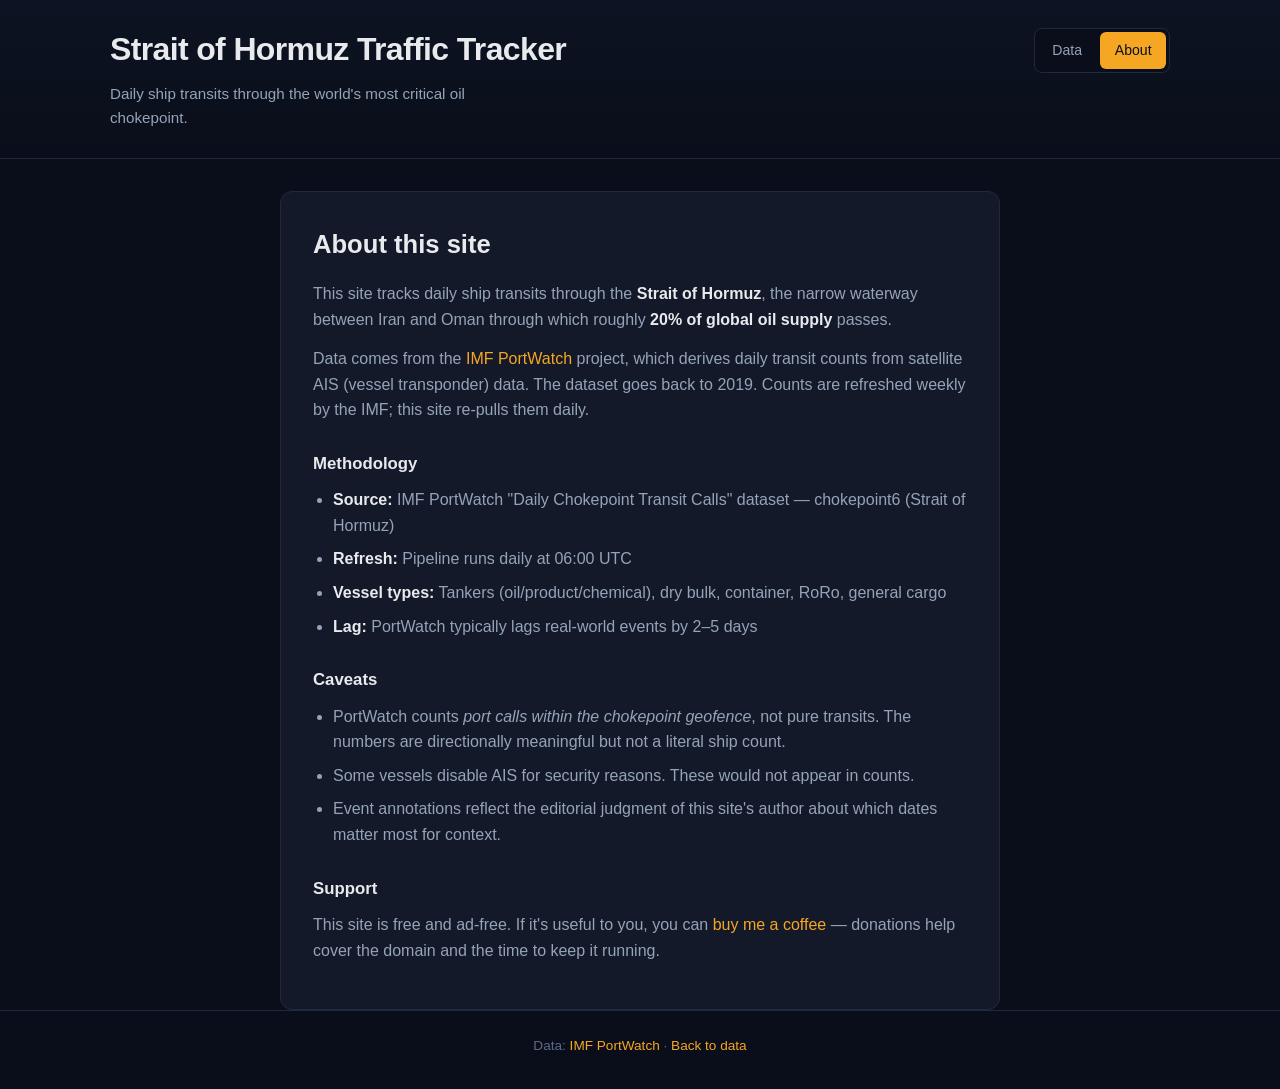
==== site/about.html @ 7472b339 "Use canonical /about URL to skip Cloudflare redirect" ====
<!DOCTYPE html>
<html lang="en">
<head>
  <meta charset="UTF-8" />
  <meta name="viewport" content="width=device-width, initial-scale=1.0" />
  <title>About — Strait of Hormuz Traffic Tracker</title>
  <meta name="description" content="About the Strait of Hormuz Traffic Tracker — methodology, data source, caveats, and support." />
  <link rel="stylesheet" href="styles.css" />
</head>
<body>
  <header>
    <div class="container header-row">
      <div class="brand">
        <h1><a href="/" style="color:inherit;border:none;">Strait of Hormuz Traffic Tracker</a></h1>
        <p class="tagline">Daily ship transits through the world's most critical oil chokepoint.</p>
      </div>
      <nav class="top-nav" aria-label="Primary">
        <a href="/" class="nav-link">Data</a>
        <a href="/about" class="nav-link active">About</a>
      </nav>
    </div>
  </header>

  <main class="container">
    <article class="about-page">
      <h2>About this site</h2>
      <p>
        This site tracks daily ship transits through the <strong>Strait of Hormuz</strong>, the narrow waterway between Iran and Oman through which roughly <strong>20% of global oil supply</strong> passes.
      </p>
      <p>
        Data comes from the <a href="https://portwatch.imf.org" rel="noopener" target="_blank">IMF PortWatch</a> project, which derives daily transit counts from satellite AIS (vessel transponder) data. The dataset goes back to 2019. Counts are refreshed weekly by the IMF; this site re-pulls them daily.
      </p>

      <h3>Methodology</h3>
      <ul>
        <li><strong>Source:</strong> IMF PortWatch "Daily Chokepoint Transit Calls" dataset — chokepoint6 (Strait of Hormuz)</li>
        <li><strong>Refresh:</strong> Pipeline runs daily at 06:00 UTC</li>
        <li><strong>Vessel types:</strong> Tankers (oil/product/chemical), dry bulk, container, RoRo, general cargo</li>
        <li><strong>Lag:</strong> PortWatch typically lags real-world events by 2–5 days</li>
      </ul>

      <h3>Caveats</h3>
      <ul>
        <li>PortWatch counts <em>port calls within the chokepoint geofence</em>, not pure transits. The numbers are directionally meaningful but not a literal ship count.</li>
        <li>Some vessels disable AIS for security reasons. These would not appear in counts.</li>
        <li>Event annotations reflect the editorial judgment of this site's author about which dates matter most for context.</li>
      </ul>

      <h3>Support</h3>
      <p>
        This site is free and ad-free. If it's useful to you, you can <a href="https://buymeacoffee.com/" rel="noopener" target="_blank">buy me a coffee</a> — donations help cover the domain and the time to keep it running.
      </p>
    </article>
  </main>

  <footer>
    <div class="container">
      <p>
        Data: <a href="https://portwatch.imf.org" rel="noopener" target="_blank">IMF PortWatch</a> ·
        <a href="/">Back to data</a>
      </p>
    </div>
  </footer>
</body>
</html>
---- site/styles.css ----
:root {
  --bg: #0a0e1a;
  --bg-card: #131929;
  --bg-card-hover: #1a2237;
  --text: #e8eaed;
  --text-dim: #95a3b8;
  --text-faint: #5c6b85;
  --accent: #f5a623;
  --accent-soft: rgba(245, 166, 35, 0.15);
  --blue: #4a90e2;
  --red: #e74c3c;
  --green: #2ecc71;
  --border: #1f2940;
  --max-width: 1100px;
}

* {
  box-sizing: border-box;
  margin: 0;
  padding: 0;
}

html {
  font-size: 16px;
  -webkit-font-smoothing: antialiased;
  text-rendering: optimizeLegibility;
}

body {
  font-family: -apple-system, BlinkMacSystemFont, "Segoe UI", Inter, Roboto, sans-serif;
  background: var(--bg);
  color: var(--text);
  line-height: 1.6;
  min-height: 100vh;
}

a {
  color: var(--accent);
  text-decoration: none;
  border-bottom: 1px solid transparent;
  transition: border-color 120ms ease;
}

a:hover {
  border-bottom-color: var(--accent);
}

.container {
  max-width: var(--max-width);
  margin: 0 auto;
  padding: 0 1.25rem;
}

/* HEADER */
header {
  padding: 1.5rem 0 1.75rem;
  border-bottom: 1px solid var(--border);
  background: linear-gradient(180deg, #0d1322 0%, var(--bg) 100%);
}

.header-row {
  display: flex;
  justify-content: space-between;
  align-items: flex-start;
  gap: 1.5rem;
  flex-wrap: wrap;
}

.brand {
  flex: 1 1 auto;
  min-width: 250px;
}

header h1 {
  font-size: clamp(1.4rem, 3.5vw, 2rem);
  font-weight: 700;
  letter-spacing: -0.02em;
  margin-bottom: 0.4rem;
}

header h1 a {
  color: inherit;
  border: none;
}

header .tagline {
  color: var(--text-dim);
  font-size: 0.95rem;
  max-width: 50ch;
}

/* TOP NAV */
.top-nav {
  display: flex;
  gap: 0.25rem;
  background: var(--bg);
  border: 1px solid var(--border);
  border-radius: 8px;
  padding: 3px;
  margin-top: 0.25rem;
}

.nav-link {
  color: var(--text-dim);
  padding: 0.45rem 0.9rem;
  font-size: 0.88rem;
  font-weight: 500;
  border-radius: 6px;
  border: none;
  transition: all 120ms ease;
}

.nav-link:hover {
  color: var(--text);
  border: none;
}

.nav-link.active {
  background: var(--accent);
  color: var(--bg);
}

.nav-link.active:hover {
  color: var(--bg);
}

/* ABOUT PAGE */
.about-page {
  background: var(--bg-card);
  border: 1px solid var(--border);
  border-radius: 12px;
  padding: 2rem;
  margin-top: 2rem;
  max-width: 720px;
  margin-left: auto;
  margin-right: auto;
}

.about-page h2 {
  font-size: 1.6rem;
  font-weight: 600;
  margin-bottom: 1rem;
}

.about-page h3 {
  font-size: 1.05rem;
  font-weight: 600;
  margin-top: 1.75rem;
  margin-bottom: 0.6rem;
  color: var(--text);
}

.about-page p,
.about-page ul {
  color: var(--text-dim);
  margin-bottom: 0.85rem;
}

.about-page ul {
  padding-left: 1.25rem;
}

.about-page li {
  margin-bottom: 0.5rem;
}

.about-page strong {
  color: var(--text);
}

main {
  padding: 2rem 0 4rem;
}

/* STATS */
.stats {
  display: grid;
  grid-template-columns: repeat(auto-fit, minmax(180px, 1fr));
  gap: 1rem;
  margin-bottom: 2.5rem;
}

.stat-card {
  background: var(--bg-card);
  border: 1px solid var(--border);
  border-radius: 12px;
  padding: 1.25rem;
  transition: background 120ms ease;
}

.stat-card.highlight {
  border-color: var(--accent);
  background: linear-gradient(180deg, var(--bg-card) 0%, rgba(245, 166, 35, 0.06) 100%);
}

.stat-label {
  font-size: 0.78rem;
  font-weight: 500;
  color: var(--text-dim);
  text-transform: uppercase;
  letter-spacing: 0.06em;
  margin-bottom: 0.5rem;
}

.stat-value {
  font-size: clamp(1.6rem, 3.5vw, 2rem);
  font-weight: 700;
  letter-spacing: -0.02em;
  line-height: 1.1;
}

.stat-sub {
  font-size: 0.82rem;
  color: var(--text-faint);
  margin-top: 0.4rem;
}

.stat-value.down {
  color: var(--red);
}

.stat-value.up {
  color: var(--green);
}

/* CHART SECTIONS */
.chart-section,
.vessel-section {
  background: var(--bg-card);
  border: 1px solid var(--border);
  border-radius: 12px;
  padding: 1.5rem;
  margin-bottom: 1.5rem;
}

.chart-header {
  margin-bottom: 1.25rem;
}

.chart-header h2 {
  font-size: 1.15rem;
  font-weight: 600;
  margin-bottom: 0.25rem;
}

.chart-sub {
  font-size: 0.88rem;
  color: var(--text-dim);
}

.chart-wrap {
  position: relative;
  height: 480px;
  width: 100%;
}

.chart-wrap.small {
  height: 280px;
}

/* CHART TOOLBAR */
.chart-toolbar {
  display: flex;
  flex-wrap: wrap;
  gap: 0.75rem;
  justify-content: space-between;
  align-items: center;
  margin-bottom: 1rem;
}

.range-buttons {
  display: inline-flex;
  background: var(--bg);
  border: 1px solid var(--border);
  border-radius: 8px;
  padding: 3px;
  gap: 2px;
}

.range-btn {
  background: transparent;
  border: none;
  color: var(--text-dim);
  padding: 0.45rem 0.85rem;
  font-size: 0.82rem;
  font-weight: 500;
  border-radius: 6px;
  cursor: pointer;
  transition: all 120ms ease;
  font-family: inherit;
}

.range-btn:hover {
  color: var(--text);
}

.range-btn.active {
  background: var(--accent);
  color: var(--bg);
}

.download-btn {
  background: transparent;
  border: 1px solid var(--border);
  color: var(--text-dim);
  padding: 0.5rem 0.85rem;
  font-size: 0.82rem;
  font-weight: 500;
  border-radius: 8px;
  cursor: pointer;
  transition: all 120ms ease;
  font-family: inherit;
}

.download-btn:hover {
  color: var(--accent);
  border-color: var(--accent);
}

/* EVENT CHIPS */
.event-chips {
  margin-top: 1.25rem;
  padding-top: 1rem;
  border-top: 1px solid var(--border);
  display: flex;
  flex-wrap: wrap;
  gap: 0.4rem;
}

.event-chip {
  display: inline-flex;
  align-items: center;
  gap: 0.4rem;
  background: var(--bg);
  border: 1px solid var(--border);
  border-radius: 999px;
  padding: 0.35rem 0.75rem;
  font-size: 0.8rem;
  color: var(--text-dim);
  cursor: pointer;
  transition: all 120ms ease;
  font-family: inherit;
}

.event-chip:hover,
.event-chip.active {
  border-color: var(--accent);
  color: var(--text);
  background: var(--accent-soft);
}

.event-chip .chip-num {
  display: inline-flex;
  align-items: center;
  justify-content: center;
  width: 18px;
  height: 18px;
  border-radius: 50%;
  background: var(--accent);
  color: var(--bg);
  font-size: 0.7rem;
  font-weight: 700;
}

.event-chip .chip-date {
  font-variant-numeric: tabular-nums;
  font-weight: 500;
}

.event-detail {
  margin-top: 1rem;
  padding: 1rem;
  background: var(--bg);
  border: 1px solid var(--accent);
  border-radius: 8px;
  font-size: 0.9rem;
}

.event-detail .ed-num {
  display: inline-block;
  background: var(--accent);
  color: var(--bg);
  font-weight: 700;
  border-radius: 50%;
  width: 22px;
  height: 22px;
  text-align: center;
  line-height: 22px;
  margin-right: 0.5rem;
}

.event-detail .ed-date {
  color: var(--accent);
  font-weight: 500;
  font-variant-numeric: tabular-nums;
}

.event-detail .ed-label {
  display: block;
  margin-top: 0.5rem;
  color: var(--text);
  font-size: 1rem;
}

.event-detail .ed-source {
  margin-top: 0.6rem;
  font-size: 0.85rem;
}

/* FOOTER */
footer {
  padding: 1.5rem 0 2rem;
  border-top: 1px solid var(--border);
  font-size: 0.85rem;
  color: var(--text-faint);
  text-align: center;
}

/* MOBILE */
@media (max-width: 600px) {
  .chart-wrap {
    height: 320px;
  }
  .chart-wrap.small {
    height: 240px;
  }
  .stats {
    grid-template-columns: repeat(2, 1fr);
  }
}
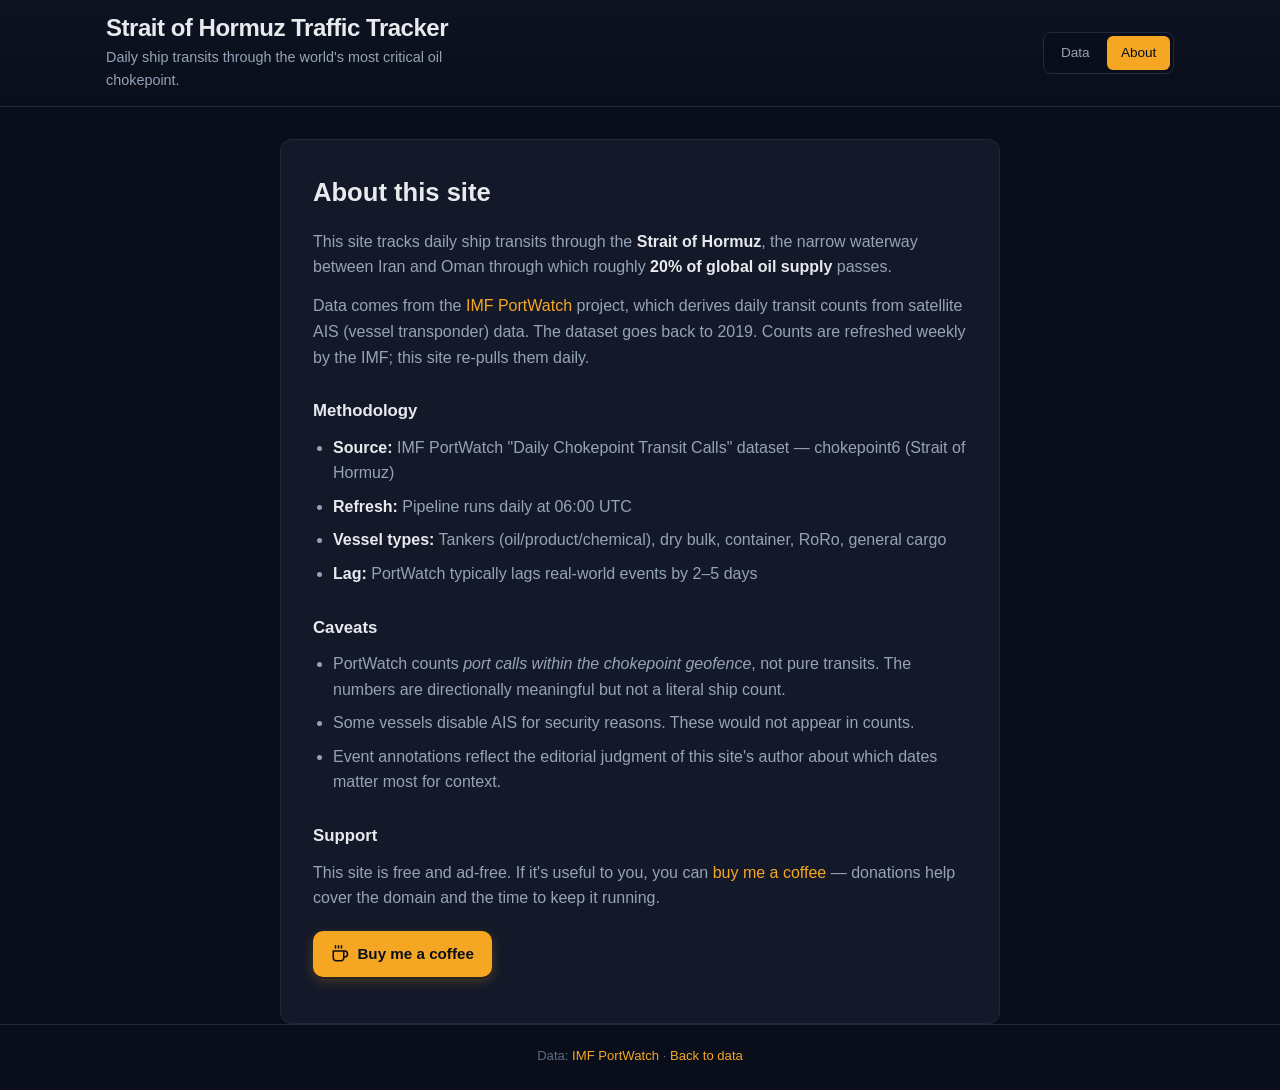
==== commit a2d64729: "Add Buy Me a Coffee — header tip button + callout after vessel chart" ====
--- a/site/about.html
+++ b/site/about.html
@@ -48,7 +48,19 @@
 
       <h3>Support</h3>
       <p>
-        This site is free and ad-free. If it's useful to you, you can <a href="https://buymeacoffee.com/" rel="noopener" target="_blank">buy me a coffee</a> — donations help cover the domain and the time to keep it running.
+        This site is free and ad-free. If it's useful to you, you can <a href="https://buymeacoffee.com/hormuztraffic" rel="noopener" target="_blank">buy me a coffee</a> — donations help cover the domain and the time to keep it running.
+      </p>
+      <p style="margin-top: 1.25rem">
+        <a href="https://buymeacoffee.com/hormuztraffic" target="_blank" rel="noopener" class="bmc-cta">
+          <svg width="18" height="18" viewBox="0 0 24 24" fill="none" stroke="currentColor" stroke-width="2" stroke-linecap="round" stroke-linejoin="round" aria-hidden="true">
+            <path d="M17 8h1a4 4 0 0 1 0 8h-1"/>
+            <path d="M3 8h14v9a4 4 0 0 1-4 4H7a4 4 0 0 1-4-4Z"/>
+            <line x1="6" y1="1" x2="6" y2="4"/>
+            <line x1="10" y1="1" x2="10" y2="4"/>
+            <line x1="14" y1="1" x2="14" y2="4"/>
+          </svg>
+          <span>Buy me a coffee</span>
+        </a>
       </p>
     </article>
   </main>
--- a/site/styles.css
+++ b/site/styles.css
@@ -48,12 +48,12 @@
 .container {
   max-width: var(--max-width);
   margin: 0 auto;
-  padding: 0 1.25rem;
+  padding: 0 1rem;
 }
 
 /* HEADER */
 header {
-  padding: 1.5rem 0 1.75rem;
+  padding: 0.85rem 0 0.85rem;
   border-bottom: 1px solid var(--border);
   background: linear-gradient(180deg, #0d1322 0%, var(--bg) 100%);
 }
@@ -61,21 +61,21 @@
 .header-row {
   display: flex;
   justify-content: space-between;
-  align-items: flex-start;
-  gap: 1.5rem;
+  align-items: center;
+  gap: 1rem;
   flex-wrap: wrap;
 }
 
 .brand {
   flex: 1 1 auto;
-  min-width: 250px;
+  min-width: 200px;
 }
 
 header h1 {
-  font-size: clamp(1.4rem, 3.5vw, 2rem);
+  font-size: clamp(1.1rem, 2.8vw, 1.5rem);
   font-weight: 700;
   letter-spacing: -0.02em;
-  margin-bottom: 0.4rem;
+  line-height: 1.15;
 }
 
 header h1 a {
@@ -85,8 +85,16 @@
 
 header .tagline {
   color: var(--text-dim);
-  font-size: 0.95rem;
+  font-size: 0.9rem;
   max-width: 50ch;
+  margin-top: 0.3rem;
+}
+
+/* HEADER ACTIONS (nav + tip button) */
+.header-actions {
+  display: flex;
+  align-items: center;
+  gap: 0.5rem;
 }
 
 /* TOP NAV */
@@ -97,13 +105,37 @@
   border: 1px solid var(--border);
   border-radius: 8px;
   padding: 3px;
-  margin-top: 0.25rem;
+}
+
+/* MINI TIP BUTTON in header */
+.bmc-mini {
+  display: inline-flex;
+  align-items: center;
+  gap: 0.3rem;
+  padding: 0.4rem 0.75rem;
+  background: transparent;
+  border: 1px solid var(--accent);
+  color: var(--accent);
+  font-size: 0.8rem;
+  font-weight: 600;
+  border-radius: 8px;
+  transition: all 120ms ease;
+}
+
+.bmc-mini:hover {
+  background: var(--accent);
+  color: var(--bg);
+  border-color: var(--accent);
+}
+
+.bmc-mini svg {
+  flex-shrink: 0;
 }
 
 .nav-link {
   color: var(--text-dim);
-  padding: 0.45rem 0.9rem;
-  font-size: 0.88rem;
+  padding: 0.4rem 0.85rem;
+  font-size: 0.85rem;
   font-weight: 500;
   border-radius: 6px;
   border: none;
@@ -169,50 +201,51 @@
 }
 
 main {
-  padding: 2rem 0 4rem;
-}
-
-/* STATS */
+  padding: 1.25rem 0 3rem;
+}
+
+/* STATS — promoted, more visual punch */
 .stats {
   display: grid;
   grid-template-columns: repeat(auto-fit, minmax(180px, 1fr));
-  gap: 1rem;
-  margin-bottom: 2.5rem;
+  gap: 0.75rem;
+  margin-bottom: 1.25rem;
 }
 
 .stat-card {
   background: var(--bg-card);
   border: 1px solid var(--border);
-  border-radius: 12px;
-  padding: 1.25rem;
+  border-radius: 10px;
+  padding: 0.9rem 1rem;
   transition: background 120ms ease;
 }
 
 .stat-card.highlight {
   border-color: var(--accent);
-  background: linear-gradient(180deg, var(--bg-card) 0%, rgba(245, 166, 35, 0.06) 100%);
+  background: linear-gradient(180deg, var(--bg-card) 0%, rgba(245, 166, 35, 0.08) 100%);
 }
 
 .stat-label {
-  font-size: 0.78rem;
-  font-weight: 500;
+  font-size: 0.7rem;
+  font-weight: 600;
   color: var(--text-dim);
   text-transform: uppercase;
-  letter-spacing: 0.06em;
-  margin-bottom: 0.5rem;
+  letter-spacing: 0.07em;
+  margin-bottom: 0.35rem;
 }
 
 .stat-value {
-  font-size: clamp(1.6rem, 3.5vw, 2rem);
+  font-size: clamp(1.6rem, 4.5vw, 2.2rem);
   font-weight: 700;
   letter-spacing: -0.02em;
-  line-height: 1.1;
+  line-height: 1.05;
+  font-variant-numeric: tabular-nums;
 }
 
 .stat-sub {
-  font-size: 0.82rem;
+  font-size: 0.78rem;
   color: var(--text-faint);
-  margin-top: 0.4rem;
+  margin-top: 0.3rem;
 }
 
 .stat-value.down {
@@ -229,43 +262,58 @@
   background: var(--bg-card);
   border: 1px solid var(--border);
   border-radius: 12px;
-  padding: 1.5rem;
-  margin-bottom: 1.5rem;
+  padding: 1.25rem;
+  margin-bottom: 1.25rem;
 }
 
 .chart-header {
-  margin-bottom: 1.25rem;
+  margin-bottom: 1rem;
 }
 
 .chart-header h2 {
-  font-size: 1.15rem;
+  font-size: 1.1rem;
   font-weight: 600;
   margin-bottom: 0.25rem;
 }
 
 .chart-sub {
-  font-size: 0.88rem;
+  font-size: 0.85rem;
   color: var(--text-dim);
 }
 
 .chart-wrap {
   position: relative;
-  height: 480px;
+  height: 460px;
   width: 100%;
 }
 
 .chart-wrap.small {
   height: 280px;
+}
+
+/* Watermark sits in chart's bottom-left corner so screenshots include it.
+   The exported PNG also bakes its own watermarks in the title bar/footer. */
+.chart-watermark {
+  position: absolute;
+  bottom: 6px;
+  left: 8px;
+  font-size: 0.7rem;
+  font-weight: 600;
+  color: var(--text-faint);
+  letter-spacing: 0.04em;
+  pointer-events: none;
+  user-select: none;
+  z-index: 1;
 }
 
 /* CHART TOOLBAR */
 .chart-toolbar {
   display: flex;
   flex-wrap: wrap;
-  gap: 0.75rem;
+  gap: 0.5rem;
   justify-content: space-between;
   align-items: center;
-  margin-bottom: 1rem;
+  margin-bottom: 0.85rem;
 }
 
 .range-buttons {
@@ -281,13 +329,14 @@
   background: transparent;
   border: none;
   color: var(--text-dim);
-  padding: 0.45rem 0.85rem;
+  padding: 0.4rem 0.85rem;
   font-size: 0.82rem;
   font-weight: 500;
   border-radius: 6px;
   cursor: pointer;
   transition: all 120ms ease;
   font-family: inherit;
+  white-space: nowrap;
 }
 
 .range-btn:hover {
@@ -299,12 +348,16 @@
   color: var(--bg);
 }
 
-.download-btn {
+/* Compact icon button for download */
+.icon-btn {
+  display: inline-flex;
+  align-items: center;
+  gap: 0.35rem;
   background: transparent;
   border: 1px solid var(--border);
   color: var(--text-dim);
-  padding: 0.5rem 0.85rem;
-  font-size: 0.82rem;
+  padding: 0.4rem 0.7rem;
+  font-size: 0.8rem;
   font-weight: 500;
   border-radius: 8px;
   cursor: pointer;
@@ -312,119 +365,252 @@
   font-family: inherit;
 }
 
-.download-btn:hover {
+.icon-btn:hover {
   color: var(--accent);
   border-color: var(--accent);
 }
 
-/* EVENT CHIPS */
-.event-chips {
-  margin-top: 1.25rem;
-  padding-top: 1rem;
+.icon-btn svg {
+  flex-shrink: 0;
+}
+
+/* EVENT LIST — informative rows, replacing duplicate chip set */
+.event-list {
+  margin-top: 1rem;
+  padding-top: 0.85rem;
   border-top: 1px solid var(--border);
   display: flex;
-  flex-wrap: wrap;
-  gap: 0.4rem;
-}
-
-.event-chip {
-  display: inline-flex;
-  align-items: center;
-  gap: 0.4rem;
+  flex-direction: column;
+  gap: 0.3rem;
+}
+
+.event-empty {
+  color: var(--text-faint);
+  font-size: 0.85rem;
+  padding: 0.5rem 0;
+}
+
+.event-row {
+  display: grid;
+  grid-template-columns: 26px 90px 1fr auto;
+  gap: 0.6rem;
+  align-items: center;
+  padding: 0.55rem 0.7rem;
+  border-radius: 8px;
   background: var(--bg);
-  border: 1px solid var(--border);
-  border-radius: 999px;
-  padding: 0.35rem 0.75rem;
-  font-size: 0.8rem;
-  color: var(--text-dim);
+  border: 1px solid transparent;
   cursor: pointer;
+  font-size: 0.88rem;
+  color: var(--text-dim);
   transition: all 120ms ease;
   font-family: inherit;
-}
-
-.event-chip:hover,
-.event-chip.active {
+  text-align: left;
+  width: 100%;
+}
+
+.event-row:hover {
+  background: rgba(245, 166, 35, 0.05);
+  border-color: rgba(245, 166, 35, 0.3);
+  color: var(--text);
+}
+
+.event-row.active {
+  background: var(--accent-soft);
   border-color: var(--accent);
   color: var(--text);
-  background: var(--accent-soft);
-}
-
-.event-chip .chip-num {
+}
+
+.event-row .ev-num {
   display: inline-flex;
   align-items: center;
   justify-content: center;
-  width: 18px;
-  height: 18px;
+  width: 22px;
+  height: 22px;
   border-radius: 50%;
   background: var(--accent);
   color: var(--bg);
-  font-size: 0.7rem;
+  font-size: 0.74rem;
   font-weight: 700;
-}
-
-.event-chip .chip-date {
+  flex-shrink: 0;
+}
+
+/* Minor events: outlined ring, matches chart marker style */
+.event-row:not(.major) .ev-num {
+  background: transparent;
+  border: 1.5px solid var(--accent);
+  color: var(--accent);
+  width: 20px;
+  height: 20px;
+  font-size: 0.68rem;
+}
+
+.event-row .ev-date {
+  color: var(--accent);
+  font-weight: 500;
   font-variant-numeric: tabular-nums;
-  font-weight: 500;
-}
-
-.event-detail {
-  margin-top: 1rem;
-  padding: 1rem;
-  background: var(--bg);
-  border: 1px solid var(--accent);
-  border-radius: 8px;
-  font-size: 0.9rem;
-}
-
-.event-detail .ed-num {
-  display: inline-block;
+  font-size: 0.8rem;
+  white-space: nowrap;
+}
+
+.event-row .ev-label {
+  color: var(--text);
+  font-size: 0.88rem;
+  line-height: 1.3;
+}
+
+.event-row .ev-source {
+  color: var(--text-faint);
+  font-size: 0.78rem;
+  white-space: nowrap;
+  border: none;
+  padding: 0.2rem 0.4rem;
+}
+
+.event-row .ev-source:hover {
+  color: var(--accent);
+  border: none;
+}
+
+/* SUPPORT CALLOUT */
+.support-callout {
+  background: linear-gradient(135deg, rgba(245, 166, 35, 0.08) 0%, rgba(245, 166, 35, 0.03) 100%);
+  border: 1px solid rgba(245, 166, 35, 0.35);
+  border-radius: 12px;
+  padding: 1.5rem;
+  margin-bottom: 1.25rem;
+  display: flex;
+  align-items: center;
+  justify-content: space-between;
+  gap: 1.25rem;
+  flex-wrap: wrap;
+}
+
+.support-text {
+  flex: 1 1 320px;
+  min-width: 0;
+}
+
+.support-text h3 {
+  font-size: 1.1rem;
+  font-weight: 600;
+  margin-bottom: 0.35rem;
+  color: var(--text);
+}
+
+.support-text p {
+  font-size: 0.88rem;
+  color: var(--text-dim);
+  margin: 0;
+  max-width: 56ch;
+}
+
+.bmc-cta {
+  display: inline-flex;
+  align-items: center;
+  gap: 0.5rem;
   background: var(--accent);
   color: var(--bg);
   font-weight: 700;
-  border-radius: 50%;
-  width: 22px;
-  height: 22px;
-  text-align: center;
-  line-height: 22px;
-  margin-right: 0.5rem;
-}
-
-.event-detail .ed-date {
-  color: var(--accent);
-  font-weight: 500;
-  font-variant-numeric: tabular-nums;
-}
-
-.event-detail .ed-label {
-  display: block;
-  margin-top: 0.5rem;
-  color: var(--text);
-  font-size: 1rem;
-}
-
-.event-detail .ed-source {
-  margin-top: 0.6rem;
-  font-size: 0.85rem;
+  font-size: 0.95rem;
+  padding: 0.7rem 1.15rem;
+  border-radius: 10px;
+  border: none;
+  white-space: nowrap;
+  transition: transform 120ms ease, box-shadow 120ms ease;
+  box-shadow: 0 2px 0 rgba(0, 0, 0, 0.3), 0 4px 12px rgba(245, 166, 35, 0.25);
+}
+
+.bmc-cta:hover {
+  transform: translateY(-1px);
+  box-shadow: 0 3px 0 rgba(0, 0, 0, 0.3), 0 6px 16px rgba(245, 166, 35, 0.35);
+  border-bottom: none;
+}
+
+.bmc-cta svg {
+  flex-shrink: 0;
 }
 
 /* FOOTER */
 footer {
-  padding: 1.5rem 0 2rem;
+  padding: 1.25rem 0 1.5rem;
   border-top: 1px solid var(--border);
-  font-size: 0.85rem;
+  font-size: 0.82rem;
   color: var(--text-faint);
   text-align: center;
 }
 
 /* MOBILE */
 @media (max-width: 600px) {
+  .container {
+    padding: 0 0.85rem;
+  }
+  header {
+    padding: 0.6rem 0;
+  }
+  header h1 {
+    font-size: 1rem;
+  }
+  .top-nav {
+    margin-top: 0;
+  }
+  .bmc-mini span {
+    display: none;
+  }
+  .bmc-mini {
+    padding: 0.4rem 0.55rem;
+  }
+  .support-callout {
+    padding: 1.15rem;
+    flex-direction: column;
+    align-items: flex-start;
+    text-align: left;
+  }
+  .bmc-cta {
+    width: 100%;
+    justify-content: center;
+  }
+  main {
+    padding: 0.85rem 0 2rem;
+  }
+  .stats {
+    grid-template-columns: repeat(2, 1fr);
+    gap: 0.5rem;
+    margin-bottom: 0.85rem;
+  }
+  .stat-card {
+    padding: 0.7rem 0.8rem;
+  }
+  .stat-value {
+    font-size: 1.45rem;
+  }
+  .stat-label {
+    font-size: 0.62rem;
+  }
+  .stat-sub {
+    font-size: 0.7rem;
+  }
+  .chart-section,
+  .vessel-section {
+    padding: 0.85rem;
+  }
   .chart-wrap {
-    height: 320px;
+    height: 380px;
   }
   .chart-wrap.small {
     height: 240px;
   }
-  .stats {
-    grid-template-columns: repeat(2, 1fr);
-  }
-}
+  /* Stack event row contents differently on small screens */
+  .event-row {
+    grid-template-columns: 26px 1fr auto;
+    grid-template-areas:
+      "num date source"
+      "num label label";
+    row-gap: 0.15rem;
+    column-gap: 0.5rem;
+    padding: 0.5rem 0.6rem;
+  }
+  .event-row .ev-num { grid-area: num; align-self: start; margin-top: 2px; }
+  .event-row .ev-date { grid-area: date; }
+  .event-row .ev-label { grid-area: label; font-size: 0.85rem; }
+  .event-row .ev-source { grid-area: source; }
+}
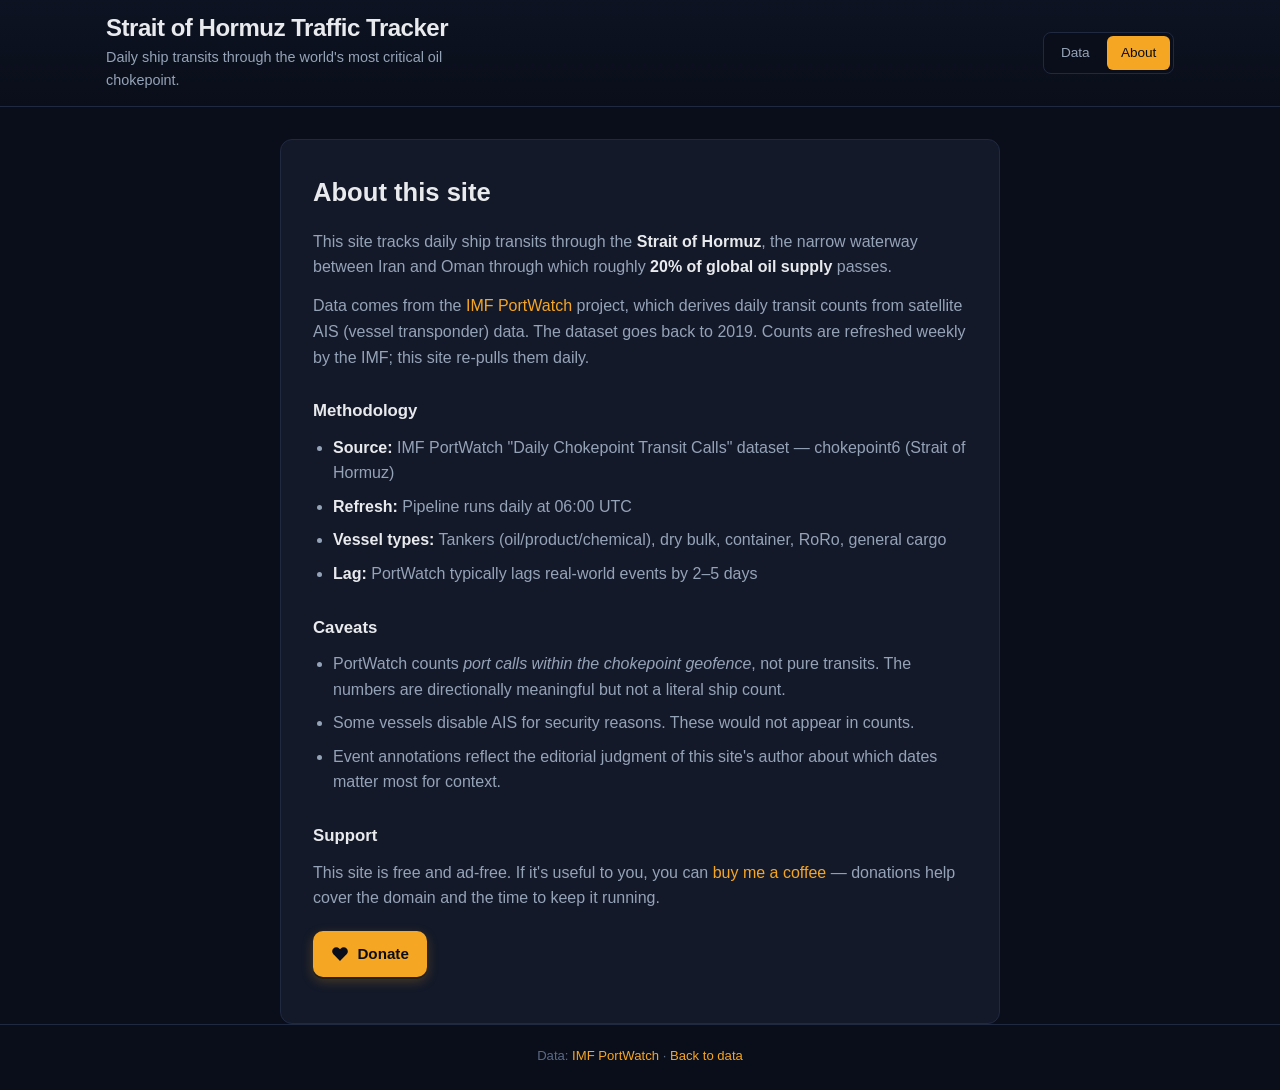
==== commit e9a6c5c6: "Replace coffee icon with heart, change wording to Donate" ====
--- a/site/about.html
+++ b/site/about.html
@@ -52,14 +52,10 @@
       </p>
       <p style="margin-top: 1.25rem">
         <a href="https://buymeacoffee.com/hormuztraffic" target="_blank" rel="noopener" class="bmc-cta">
-          <svg width="18" height="18" viewBox="0 0 24 24" fill="none" stroke="currentColor" stroke-width="2" stroke-linecap="round" stroke-linejoin="round" aria-hidden="true">
-            <path d="M17 8h1a4 4 0 0 1 0 8h-1"/>
-            <path d="M3 8h14v9a4 4 0 0 1-4 4H7a4 4 0 0 1-4-4Z"/>
-            <line x1="6" y1="1" x2="6" y2="4"/>
-            <line x1="10" y1="1" x2="10" y2="4"/>
-            <line x1="14" y1="1" x2="14" y2="4"/>
+          <svg width="18" height="18" viewBox="0 0 24 24" fill="currentColor" aria-hidden="true">
+            <path d="M20.84 4.61a5.5 5.5 0 0 0-7.78 0L12 5.67l-1.06-1.06a5.5 5.5 0 0 0-7.78 7.78l1.06 1.06L12 21.23l7.78-7.78 1.06-1.06a5.5 5.5 0 0 0 0-7.78z"/>
           </svg>
-          <span>Buy me a coffee</span>
+          <span>Donate</span>
         </a>
       </p>
     </article>
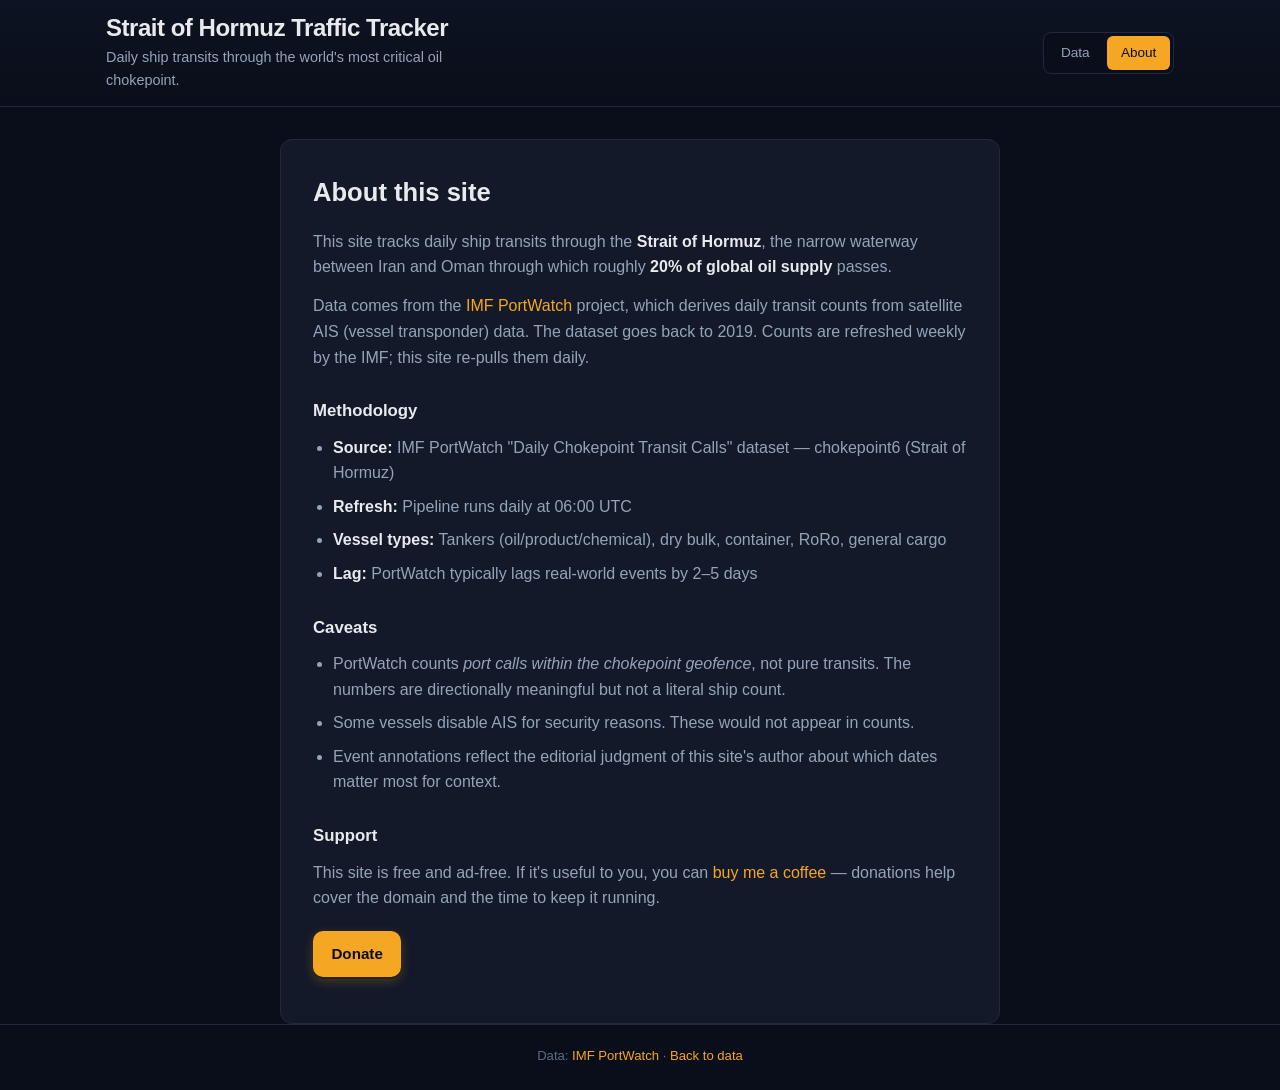
==== commit 4ec9508a: "Remove heart icon, just Donate text" ====
--- a/site/about.html
+++ b/site/about.html
@@ -52,10 +52,7 @@
       </p>
       <p style="margin-top: 1.25rem">
         <a href="https://buymeacoffee.com/hormuztraffic" target="_blank" rel="noopener" class="bmc-cta">
-          <svg width="18" height="18" viewBox="0 0 24 24" fill="currentColor" aria-hidden="true">
-            <path d="M20.84 4.61a5.5 5.5 0 0 0-7.78 0L12 5.67l-1.06-1.06a5.5 5.5 0 0 0-7.78 7.78l1.06 1.06L12 21.23l7.78-7.78 1.06-1.06a5.5 5.5 0 0 0 0-7.78z"/>
-          </svg>
-          <span>Donate</span>
+          Donate
         </a>
       </p>
     </article>
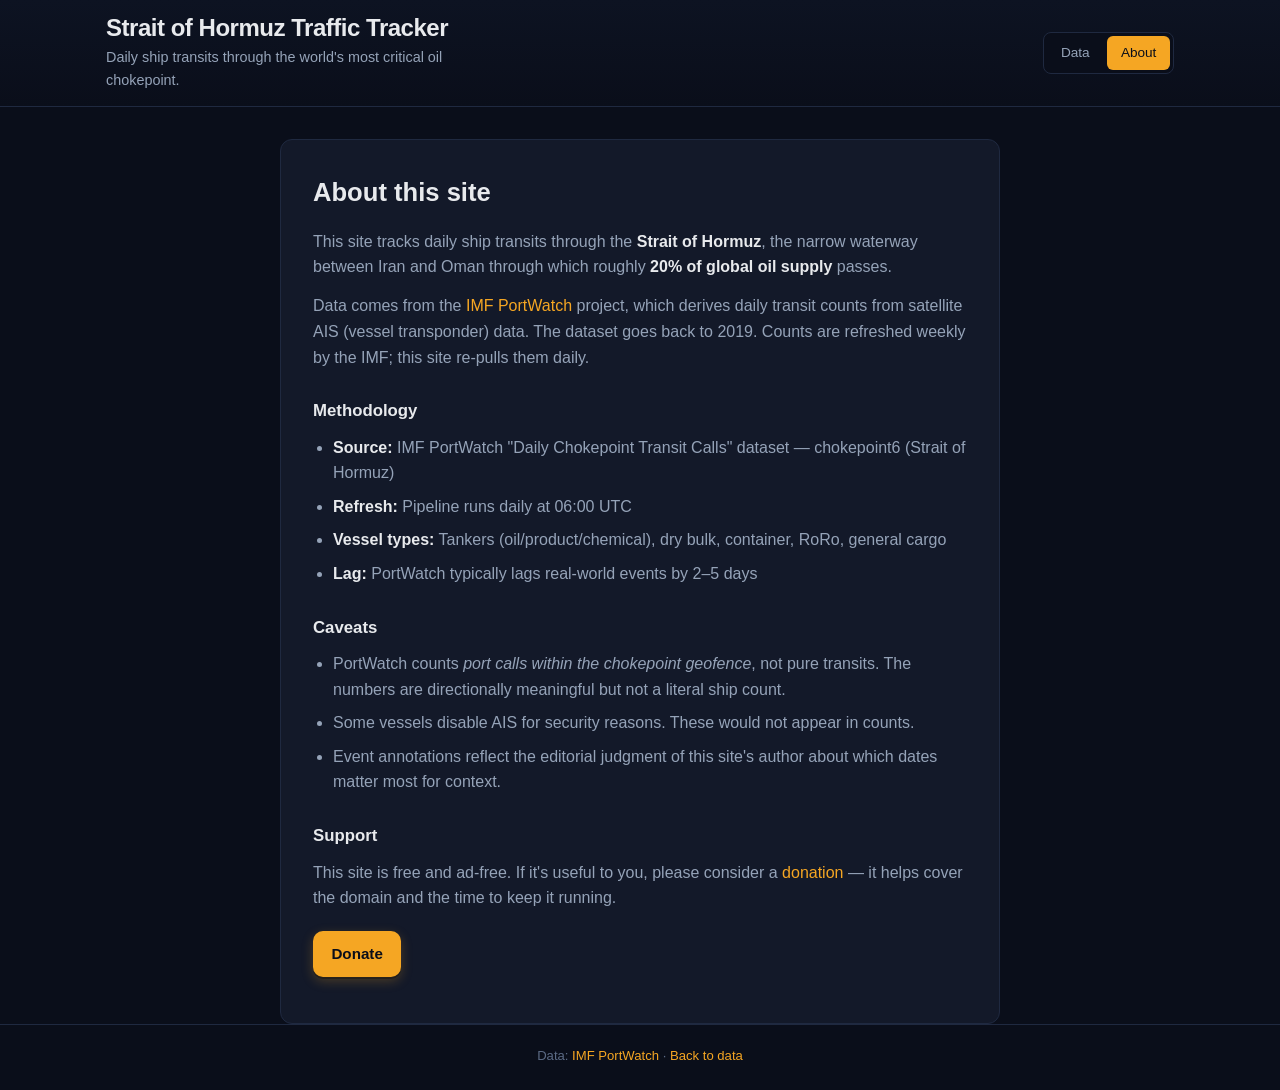
==== commit 94813ef1: "Update about page prose: donation wording for consistency" ====
--- a/site/about.html
+++ b/site/about.html
@@ -48,7 +48,7 @@
 
       <h3>Support</h3>
       <p>
-        This site is free and ad-free. If it's useful to you, you can <a href="https://buymeacoffee.com/hormuztraffic" rel="noopener" target="_blank">buy me a coffee</a> — donations help cover the domain and the time to keep it running.
+        This site is free and ad-free. If it's useful to you, please consider a <a href="https://buymeacoffee.com/hormuztraffic" rel="noopener" target="_blank">donation</a> — it helps cover the domain and the time to keep it running.
       </p>
       <p style="margin-top: 1.25rem">
         <a href="https://buymeacoffee.com/hormuztraffic" target="_blank" rel="noopener" class="bmc-cta">
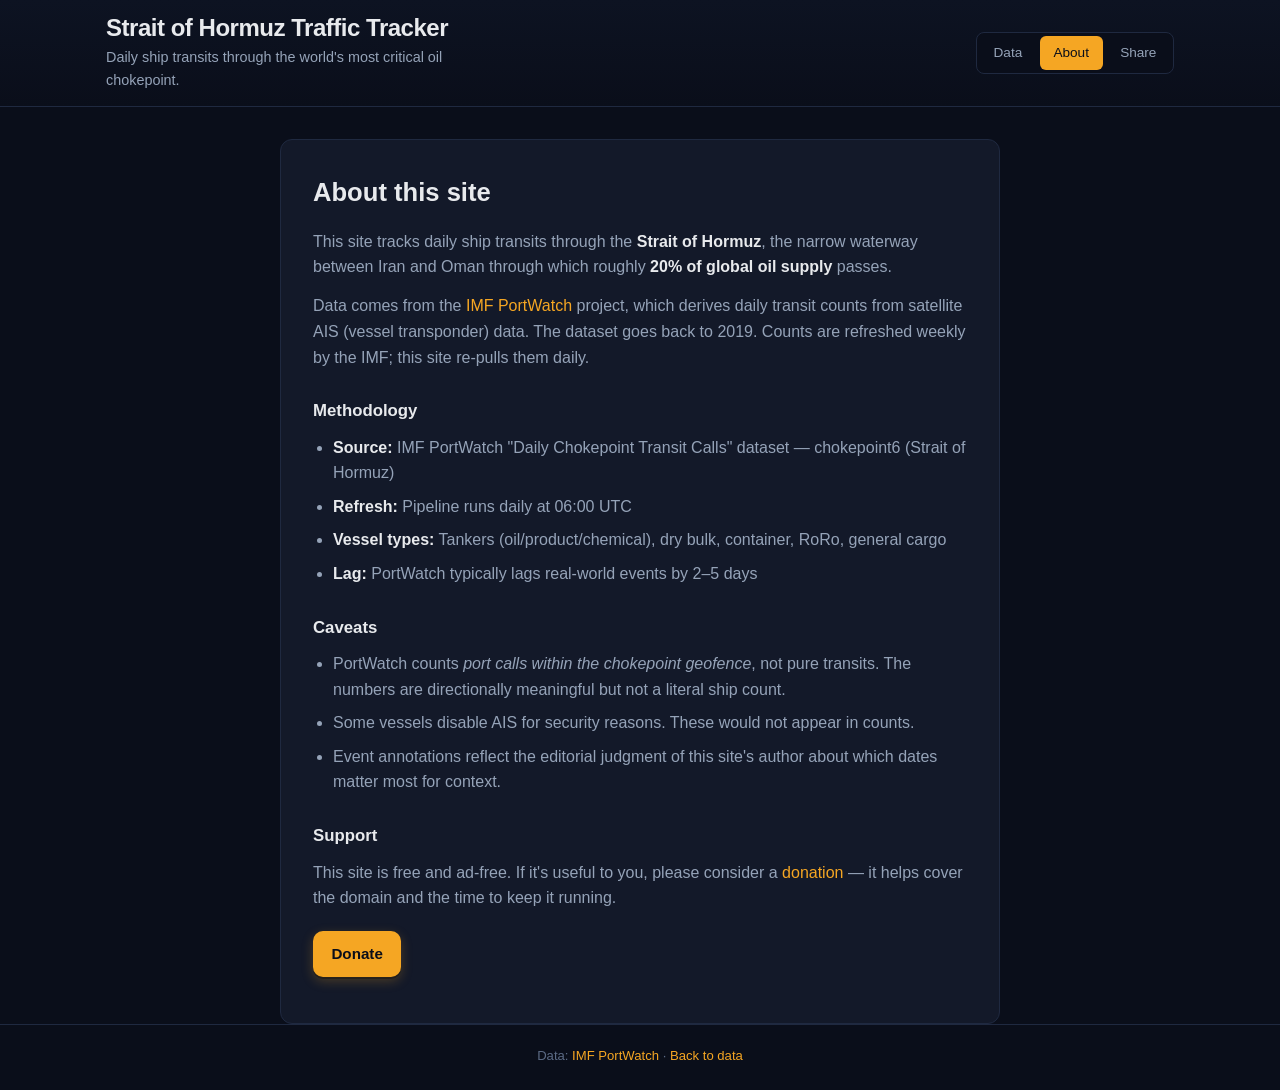
==== commit 0b0be420: "Add /today share kit page — daily-post-ready chart + caption + X intent button" ====
--- a/site/about.html
+++ b/site/about.html
@@ -17,6 +17,7 @@
       <nav class="top-nav" aria-label="Primary">
         <a href="/" class="nav-link">Data</a>
         <a href="/about" class="nav-link active">About</a>
+        <a href="/today" class="nav-link">Share</a>
       </nav>
     </div>
   </header>
--- a/site/styles.css
+++ b/site/styles.css
@@ -318,6 +318,7 @@
 
 .range-buttons {
   display: inline-flex;
+  flex-wrap: wrap;
   background: var(--bg);
   border: 1px solid var(--border);
   border-radius: 8px;
@@ -346,6 +347,48 @@
 .range-btn.active {
   background: var(--accent);
   color: var(--bg);
+}
+
+/* CUSTOM DATE RANGE */
+.custom-range {
+  display: flex;
+  flex-wrap: wrap;
+  gap: 0.6rem;
+  align-items: center;
+  margin-bottom: 0.85rem;
+  padding: 0.75rem;
+  background: var(--bg);
+  border: 1px solid var(--border);
+  border-radius: 8px;
+  font-size: 0.85rem;
+}
+
+.custom-range label {
+  display: inline-flex;
+  flex-direction: column;
+  gap: 0.2rem;
+  font-size: 0.75rem;
+  color: var(--text-dim);
+  text-transform: uppercase;
+  letter-spacing: 0.05em;
+  font-weight: 600;
+}
+
+.custom-range input[type="date"] {
+  background: var(--bg-card);
+  border: 1px solid var(--border);
+  color: var(--text);
+  padding: 0.4rem 0.6rem;
+  border-radius: 6px;
+  font-family: inherit;
+  font-size: 0.85rem;
+  min-width: 130px;
+  color-scheme: dark;
+}
+
+.custom-range input[type="date"]:focus {
+  outline: none;
+  border-color: var(--accent);
 }
 
 /* Compact icon button for download */
@@ -469,6 +512,286 @@
 .event-row .ev-source:hover {
   color: var(--accent);
   border: none;
+}
+
+/* DATA TABLE */
+.data-table-section {
+  margin-top: 1rem;
+  padding-top: 0.85rem;
+  border-top: 1px solid var(--border);
+}
+
+.data-table-section summary {
+  cursor: pointer;
+  font-size: 0.85rem;
+  font-weight: 600;
+  color: var(--text-dim);
+  padding: 0.4rem 0;
+  display: flex;
+  justify-content: space-between;
+  align-items: center;
+  list-style: none;
+  user-select: none;
+}
+
+.data-table-section summary::-webkit-details-marker {
+  display: none;
+}
+
+.data-table-section summary:hover {
+  color: var(--text);
+}
+
+.data-table-section summary .caret {
+  font-size: 1rem;
+  transition: transform 200ms ease;
+}
+
+.data-table-section[open] summary .caret {
+  transform: rotate(180deg);
+}
+
+.table-wrap {
+  margin-top: 0.6rem;
+  max-height: 380px;
+  overflow-y: auto;
+  border: 1px solid var(--border);
+  border-radius: 8px;
+  background: var(--bg);
+}
+
+.data-table {
+  width: 100%;
+  border-collapse: collapse;
+  font-size: 0.82rem;
+  font-variant-numeric: tabular-nums;
+}
+
+.data-table thead {
+  position: sticky;
+  top: 0;
+  background: var(--bg-card);
+  z-index: 1;
+}
+
+.data-table th {
+  text-align: left;
+  font-weight: 600;
+  color: var(--text-dim);
+  padding: 0.55rem 0.75rem;
+  border-bottom: 1px solid var(--border);
+  font-size: 0.72rem;
+  text-transform: uppercase;
+  letter-spacing: 0.05em;
+}
+
+.data-table th.th-num,
+.data-table td.td-num {
+  text-align: right;
+}
+
+.data-table tbody tr {
+  border-bottom: 1px solid rgba(31, 41, 64, 0.5);
+}
+
+.data-table tbody tr:last-child {
+  border-bottom: none;
+}
+
+.data-table tbody tr:hover {
+  background: rgba(245, 166, 35, 0.04);
+}
+
+.data-table td {
+  padding: 0.45rem 0.75rem;
+  color: var(--text);
+}
+
+.data-table td.td-date {
+  color: var(--text-dim);
+  white-space: nowrap;
+}
+
+.data-table td.td-num.down {
+  color: var(--red);
+}
+
+.data-table td.td-num.up {
+  color: var(--green);
+}
+
+.table-footer {
+  font-size: 0.75rem;
+  color: var(--text-faint);
+  margin-top: 0.5rem;
+  text-align: right;
+}
+
+/* SHARE PAGE (/today) */
+.share-page {
+  background: var(--bg-card);
+  border: 1px solid var(--border);
+  border-radius: 12px;
+  padding: 1.5rem;
+  margin-top: 1.5rem;
+  max-width: 760px;
+  margin-left: auto;
+  margin-right: auto;
+}
+
+.share-page h2 {
+  font-size: 1.5rem;
+  font-weight: 600;
+  margin-bottom: 0.4rem;
+}
+
+.share-intro {
+  color: var(--text-dim);
+  font-size: 0.92rem;
+  margin-bottom: 1.5rem;
+}
+
+.share-page h3 {
+  font-size: 0.95rem;
+  font-weight: 600;
+  color: var(--text);
+  margin-bottom: 0.5rem;
+  text-transform: uppercase;
+  letter-spacing: 0.05em;
+}
+
+.share-image-section,
+.share-text-section,
+.share-instructions-section {
+  margin-bottom: 1.75rem;
+}
+
+.share-tip {
+  font-size: 0.82rem;
+  color: var(--text-dim);
+  margin-bottom: 0.75rem;
+}
+
+.share-image-wrap {
+  position: relative;
+  background: var(--bg);
+  border: 1px solid var(--border);
+  border-radius: 8px;
+  overflow: hidden;
+  min-height: 120px;
+  display: flex;
+  align-items: center;
+  justify-content: center;
+}
+
+.share-image-wrap img {
+  width: 100%;
+  height: auto;
+  display: block;
+}
+
+.share-image-loader {
+  color: var(--text-dim);
+  font-size: 0.9rem;
+  padding: 2rem;
+}
+
+#tweetText {
+  width: 100%;
+  background: var(--bg);
+  border: 1px solid var(--border);
+  color: var(--text);
+  padding: 0.85rem 1rem;
+  border-radius: 8px;
+  font-family: inherit;
+  font-size: 0.9rem;
+  line-height: 1.5;
+  resize: vertical;
+  min-height: 140px;
+}
+
+#tweetText:focus {
+  outline: none;
+  border-color: var(--accent);
+}
+
+.share-buttons {
+  display: flex;
+  gap: 0.75rem;
+  margin-top: 0.75rem;
+  flex-wrap: wrap;
+}
+
+.share-buttons .icon-btn,
+.share-buttons .bmc-cta {
+  flex: 0 0 auto;
+}
+
+.share-instructions {
+  padding-left: 1.25rem;
+  color: var(--text-dim);
+  font-size: 0.92rem;
+}
+
+.share-instructions li {
+  margin-bottom: 0.4rem;
+}
+
+.share-instructions strong {
+  color: var(--text);
+}
+
+.share-customize {
+  border-top: 1px solid var(--border);
+  padding-top: 1rem;
+  margin-top: 1rem;
+}
+
+.share-customize summary {
+  cursor: pointer;
+  font-size: 0.85rem;
+  font-weight: 600;
+  color: var(--text-dim);
+  padding: 0.4rem 0;
+  display: flex;
+  justify-content: space-between;
+  align-items: center;
+  list-style: none;
+}
+
+.share-customize summary::-webkit-details-marker {
+  display: none;
+}
+
+.share-customize summary:hover {
+  color: var(--text);
+}
+
+.share-customize summary .caret {
+  font-size: 1rem;
+  transition: transform 200ms ease;
+}
+
+.share-customize[open] summary .caret {
+  transform: rotate(180deg);
+}
+
+.share-range-buttons {
+  display: flex;
+  flex-wrap: wrap;
+  gap: 0.4rem;
+  margin-top: 0.75rem;
+}
+
+.share-range-buttons .range-btn {
+  background: var(--bg);
+  border: 1px solid var(--border);
+  padding: 0.45rem 0.85rem;
+}
+
+.share-range-buttons .range-btn.active {
+  background: var(--accent);
+  border-color: var(--accent);
 }
 
 /* SUPPORT CALLOUT */
@@ -599,6 +922,23 @@
   .chart-wrap.small {
     height: 240px;
   }
+  /* Tighter range buttons on mobile */
+  .range-btn {
+    padding: 0.35rem 0.6rem;
+    font-size: 0.78rem;
+  }
+  .custom-range {
+    padding: 0.6rem;
+  }
+  .custom-range input[type="date"] {
+    min-width: 110px;
+    font-size: 0.8rem;
+  }
+  .data-table th,
+  .data-table td {
+    padding: 0.4rem 0.5rem;
+    font-size: 0.76rem;
+  }
   /* Stack event row contents differently on small screens */
   .event-row {
     grid-template-columns: 26px 1fr auto;
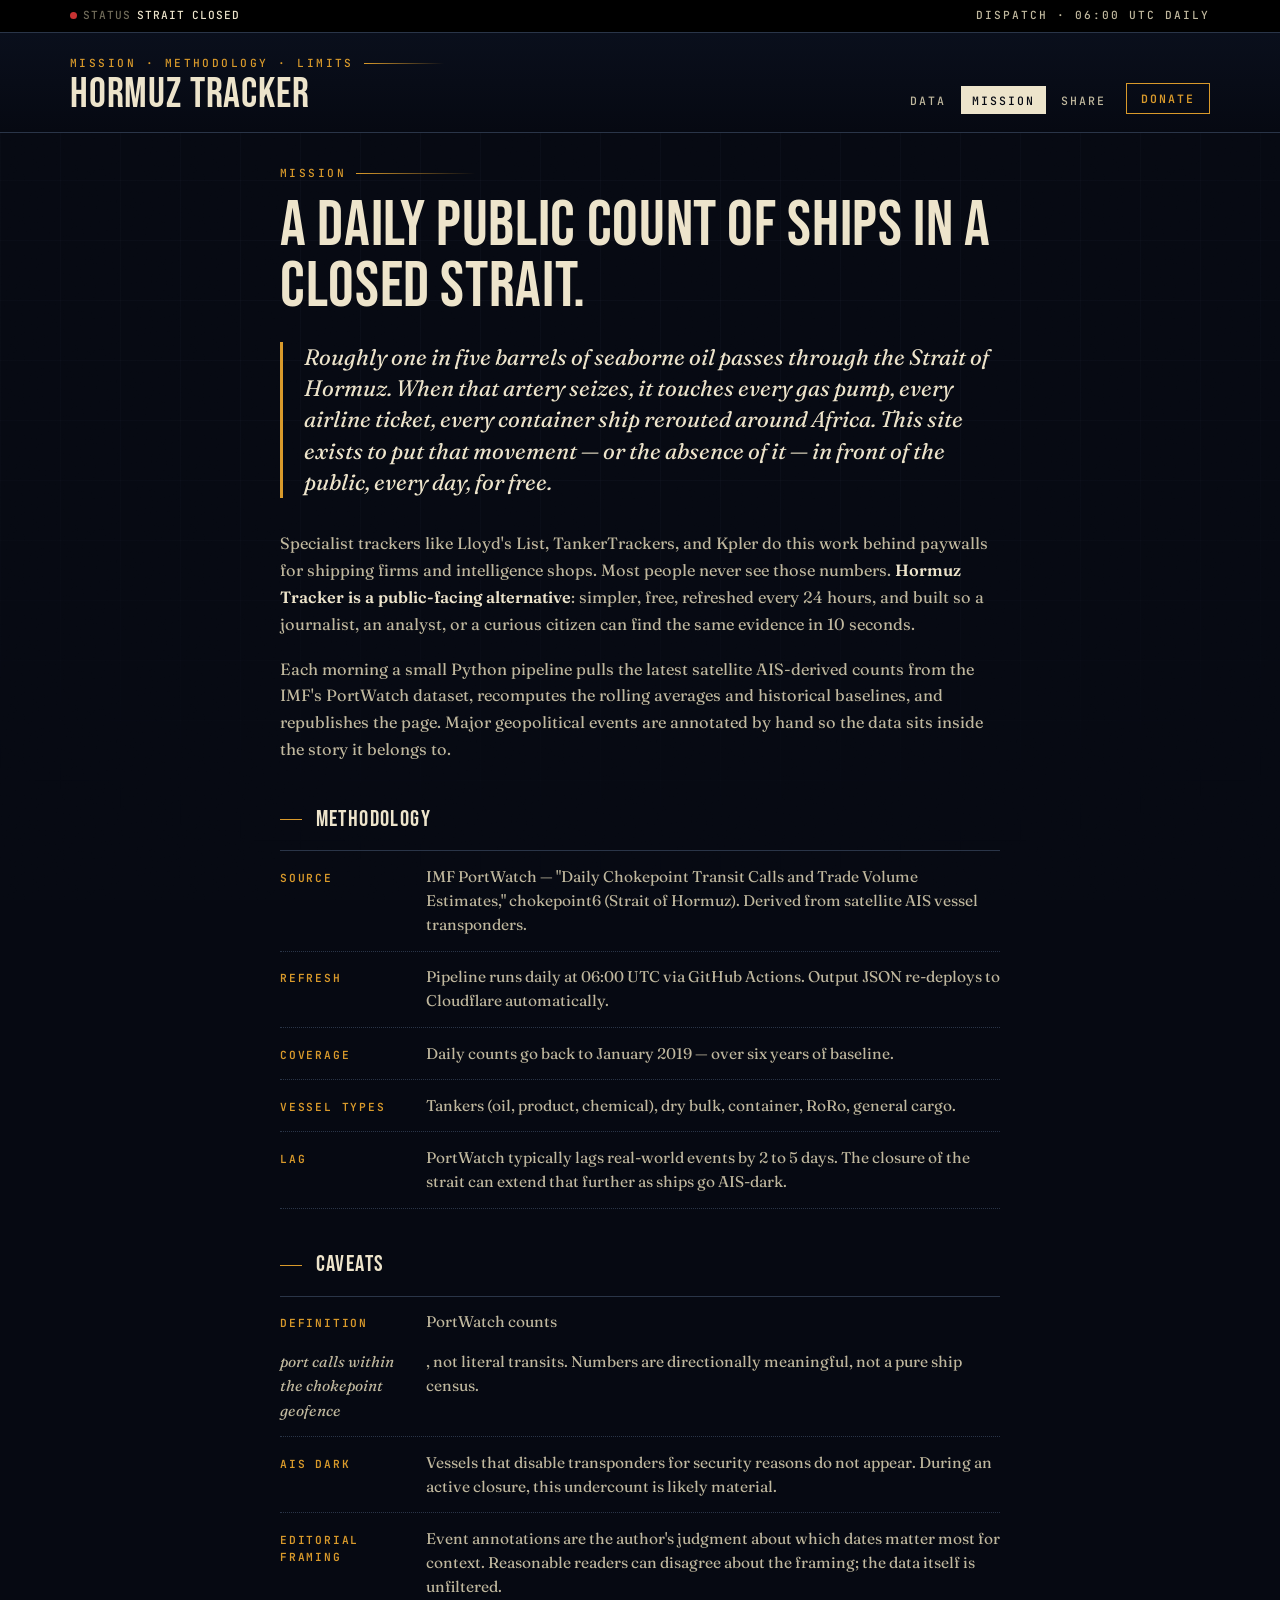
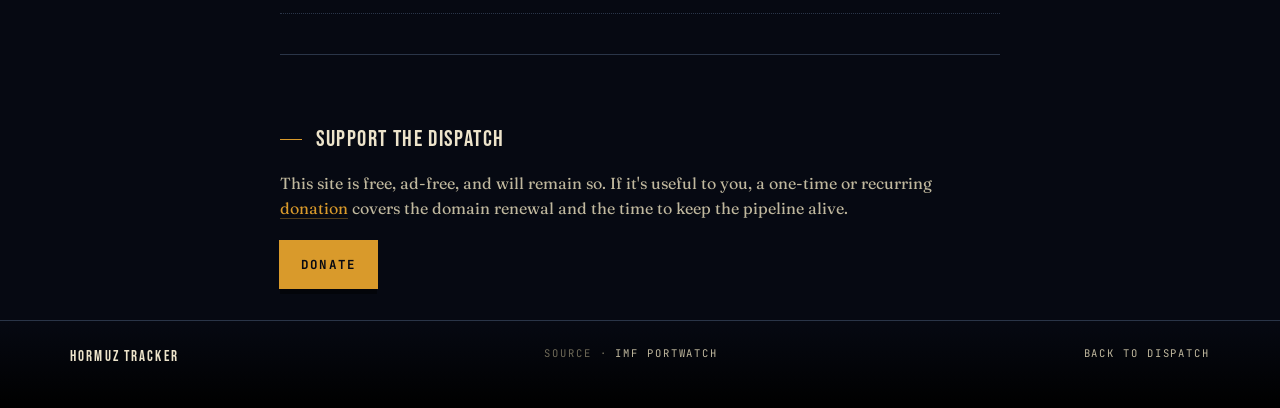
==== commit fba675c9: "Major design overhaul: wire-service dispatch aesthetic — Bebas Neue display, Fraunces serif, JetBrai" ====
--- a/site/about.html
+++ b/site/about.html
@@ -3,68 +3,97 @@
 <head>
   <meta charset="UTF-8" />
   <meta name="viewport" content="width=device-width, initial-scale=1.0" />
-  <title>About — Strait of Hormuz Traffic Tracker</title>
-  <meta name="description" content="About the Strait of Hormuz Traffic Tracker — methodology, data source, caveats, and support." />
+  <title>Mission — Hormuz Tracker</title>
+  <meta name="description" content="The mission, methodology, and limits behind Hormuz Tracker — a free public dispatch on Strait of Hormuz ship traffic." />
+
+  <link rel="preconnect" href="https://fonts.googleapis.com" />
+  <link rel="preconnect" href="https://fonts.gstatic.com" crossorigin />
+  <link rel="stylesheet" href="https://fonts.googleapis.com/css2?family=Bebas+Neue&family=Fraunces:ital,opsz,wght@0,9..144,400;0,9..144,600;0,9..144,700;1,9..144,400;1,9..144,600&family=JetBrains+Mono:wght@400;500;600;700&display=swap" />
   <link rel="stylesheet" href="styles.css" />
 </head>
 <body>
-  <header>
-    <div class="container header-row">
-      <div class="brand">
-        <h1><a href="/" style="color:inherit;border:none;">Strait of Hormuz Traffic Tracker</a></h1>
-        <p class="tagline">Daily ship transits through the world's most critical oil chokepoint.</p>
+  <div class="wire-ticker">
+    <div class="container">
+      <div class="wire-ticker__items">
+        <span class="wire-ticker__item">
+          <span class="wire-ticker__dot" aria-hidden="true"></span>
+          <span class="wire-ticker__label">Status</span>
+          <span class="wire-ticker__value">Strait closed</span>
+        </span>
       </div>
-      <nav class="top-nav" aria-label="Primary">
-        <a href="/" class="nav-link">Data</a>
-        <a href="/about" class="nav-link active">About</a>
-        <a href="/today" class="nav-link">Share</a>
-      </nav>
+      <span class="wire-ticker__brand">Dispatch · 06:00 UTC daily</span>
+    </div>
+  </div>
+
+  <header class="dispatch">
+    <div class="container dispatch__row">
+      <div class="dispatch__title">
+        <span class="dispatch__kicker">Mission · Methodology · Limits</span>
+        <h1 class="dispatch__h1"><a href="/">Hormuz Tracker</a></h1>
+      </div>
+      <div class="dispatch__nav">
+        <nav class="dispatch__nav-links" aria-label="Primary">
+          <a href="/" class="nav-link">Data</a>
+          <a href="/about" class="nav-link active">Mission</a>
+          <a href="/today" class="nav-link">Share</a>
+        </nav>
+        <a href="https://buymeacoffee.com/hormuztraffic" target="_blank" rel="noopener" class="bmc-mini">Donate</a>
+      </div>
     </div>
   </header>
 
   <main class="container">
-    <article class="about-page">
-      <h2>About this site</h2>
-      <p>
-        This site tracks daily ship transits through the <strong>Strait of Hormuz</strong>, the narrow waterway between Iran and Oman through which roughly <strong>20% of global oil supply</strong> passes.
-      </p>
-      <p>
-        Data comes from the <a href="https://portwatch.imf.org" rel="noopener" target="_blank">IMF PortWatch</a> project, which derives daily transit counts from satellite AIS (vessel transponder) data. The dataset goes back to 2019. Counts are refreshed weekly by the IMF; this site re-pulls them daily.
+    <article class="mission">
+      <div class="mission__kicker">
+        <span>Mission</span>
+        <span class="ruler"></span>
+      </div>
+      <h2 class="mission__h1">A daily public count of ships in a closed strait.</h2>
+
+      <p class="mission__lede">
+        Roughly one in five barrels of seaborne oil passes through the Strait of Hormuz. When that artery seizes, it touches every gas pump, every airline ticket, every container ship rerouted around Africa. This site exists to put that movement — or the absence of it — in front of the public, every day, for free.
       </p>
 
-      <h3>Methodology</h3>
-      <ul>
-        <li><strong>Source:</strong> IMF PortWatch "Daily Chokepoint Transit Calls" dataset — chokepoint6 (Strait of Hormuz)</li>
-        <li><strong>Refresh:</strong> Pipeline runs daily at 06:00 UTC</li>
-        <li><strong>Vessel types:</strong> Tankers (oil/product/chemical), dry bulk, container, RoRo, general cargo</li>
-        <li><strong>Lag:</strong> PortWatch typically lags real-world events by 2–5 days</li>
+      <div class="mission__body">
+        <p>
+          Specialist trackers like Lloyd's List, TankerTrackers, and Kpler do this work behind paywalls for shipping firms and intelligence shops. Most people never see those numbers. <strong>Hormuz Tracker is a public-facing alternative</strong>: simpler, free, refreshed every 24 hours, and built so a journalist, an analyst, or a curious citizen can find the same evidence in 10 seconds.
+        </p>
+        <p>
+          Each morning a small Python pipeline pulls the latest satellite AIS-derived counts from the IMF's PortWatch dataset, recomputes the rolling averages and historical baselines, and republishes the page. Major geopolitical events are annotated by hand so the data sits inside the story it belongs to.
+        </p>
+      </div>
+
+      <h3 class="mission__h2">Methodology</h3>
+      <ul class="mission__list">
+        <li><strong>Source</strong>IMF PortWatch — "Daily Chokepoint Transit Calls and Trade Volume Estimates," chokepoint6 (Strait of Hormuz). Derived from satellite AIS vessel transponders.</li>
+        <li><strong>Refresh</strong>Pipeline runs daily at 06:00 UTC via GitHub Actions. Output JSON re-deploys to Cloudflare automatically.</li>
+        <li><strong>Coverage</strong>Daily counts go back to January 2019 — over six years of baseline.</li>
+        <li><strong>Vessel types</strong>Tankers (oil, product, chemical), dry bulk, container, RoRo, general cargo.</li>
+        <li><strong>Lag</strong>PortWatch typically lags real-world events by 2 to 5 days. The closure of the strait can extend that further as ships go AIS-dark.</li>
       </ul>
 
-      <h3>Caveats</h3>
-      <ul>
-        <li>PortWatch counts <em>port calls within the chokepoint geofence</em>, not pure transits. The numbers are directionally meaningful but not a literal ship count.</li>
-        <li>Some vessels disable AIS for security reasons. These would not appear in counts.</li>
-        <li>Event annotations reflect the editorial judgment of this site's author about which dates matter most for context.</li>
+      <h3 class="mission__h2">Caveats</h3>
+      <ul class="mission__list">
+        <li><strong>Definition</strong>PortWatch counts <em>port calls within the chokepoint geofence</em>, not literal transits. Numbers are directionally meaningful, not a pure ship census.</li>
+        <li><strong>AIS dark</strong>Vessels that disable transponders for security reasons do not appear. During an active closure, this undercount is likely material.</li>
+        <li><strong>Editorial framing</strong>Event annotations are the author's judgment about which dates matter most for context. Reasonable readers can disagree about the framing; the data itself is unfiltered.</li>
       </ul>
 
-      <h3>Support</h3>
-      <p>
-        This site is free and ad-free. If it's useful to you, please consider a <a href="https://buymeacoffee.com/hormuztraffic" rel="noopener" target="_blank">donation</a> — it helps cover the domain and the time to keep it running.
-      </p>
-      <p style="margin-top: 1.25rem">
-        <a href="https://buymeacoffee.com/hormuztraffic" target="_blank" rel="noopener" class="bmc-cta">
-          Donate
-        </a>
-      </p>
+      <div class="mission__support">
+        <h3 class="mission__h2">Support the dispatch</h3>
+        <p style="font-family: var(--serif); color: var(--paper-dim); margin-bottom: 1.2rem; font-size: 1rem; line-height: 1.6;">
+          This site is free, ad-free, and will remain so. If it's useful to you, a one-time or recurring <a href="https://buymeacoffee.com/hormuztraffic" target="_blank" rel="noopener">donation</a> covers the domain renewal and the time to keep the pipeline alive.
+        </p>
+        <a href="https://buymeacoffee.com/hormuztraffic" target="_blank" rel="noopener" class="bmc-cta">Donate</a>
+      </div>
     </article>
   </main>
 
-  <footer>
-    <div class="container">
-      <p>
-        Data: <a href="https://portwatch.imf.org" rel="noopener" target="_blank">IMF PortWatch</a> ·
-        <a href="/">Back to data</a>
-      </p>
+  <footer class="colophon">
+    <div class="container colophon__inner">
+      <span class="colophon__brand">Hormuz Tracker</span>
+      <span>Source · <a href="https://portwatch.imf.org" rel="noopener" target="_blank">IMF PortWatch</a></span>
+      <span><a href="/">Back to dispatch</a></span>
     </div>
   </footer>
 </body>
--- a/site/styles.css
+++ b/site/styles.css
@@ -1,956 +1,1235 @@
+/* =============================================================
+   HORMUZ TRAFFIC TRACKER — DISPATCH AESTHETIC
+   Editorial wire-service treatment for a public operations brief.
+   ============================================================= */
+
+/* ---------- TOKENS ---------- */
 :root {
-  --bg: #0a0e1a;
-  --bg-card: #131929;
-  --bg-card-hover: #1a2237;
-  --text: #e8eaed;
-  --text-dim: #95a3b8;
-  --text-faint: #5c6b85;
-  --accent: #f5a623;
-  --accent-soft: rgba(245, 166, 35, 0.15);
-  --blue: #4a90e2;
-  --red: #e74c3c;
-  --green: #2ecc71;
-  --border: #1f2940;
-  --max-width: 1100px;
-}
-
-* {
-  box-sizing: border-box;
-  margin: 0;
-  padding: 0;
-}
-
-html {
-  font-size: 16px;
-  -webkit-font-smoothing: antialiased;
-  text-rendering: optimizeLegibility;
-}
-
+  /* Ink-navy depths */
+  --ink-deep:      #060912;
+  --ink:           #0a0f1c;
+  --ink-raised:   #121a2c;
+  --ink-surface:  #1c2538;
+  --ink-edge:     #2a3548;
+
+  /* Paper / editorial text */
+  --paper:        #ede4cb;       /* primary editorial text */
+  --paper-dim:    #c0b89e;
+  --paper-faint:  #6f6a58;
+
+  /* Cool dispatch text (used on charts/data) */
+  --steel:        #8a98b5;
+  --steel-faint:  #5a6680;
+
+  /* Alert / status */
+  --alert:        #c83232;       /* deep alert red */
+  --alert-glow:   rgba(200, 50, 50, 0.55);
+  --caution:      #d99a2b;       /* warning amber */
+  --caution-soft: rgba(217, 154, 43, 0.14);
+
+  /* Data palette */
+  --data-blue:    #5a8fc2;
+  --data-amber:   var(--caution);
+  --data-violet:  #8a6fb8;
+  --data-mute:    #4a5670;
+
+  /* Type */
+  --display:  "Bebas Neue", "Oswald", "Helvetica Neue Condensed", sans-serif;
+  --serif:    "Fraunces", "Charter", "Iowan Old Style", "Georgia", serif;
+  --mono:     "JetBrains Mono", "IBM Plex Mono", "Menlo", monospace;
+
+  /* Layout */
+  --measure:  1180px;
+  --gutter:   1.25rem;
+
+  /* Motion */
+  --easing:   cubic-bezier(0.2, 0.7, 0.2, 1);
+}
+
+/* ---------- RESET ---------- */
+*, *::before, *::after { box-sizing: border-box; margin: 0; padding: 0; }
+html { font-size: 16px; -webkit-font-smoothing: antialiased; text-rendering: optimizeLegibility; }
 body {
-  font-family: -apple-system, BlinkMacSystemFont, "Segoe UI", Inter, Roboto, sans-serif;
-  background: var(--bg);
-  color: var(--text);
-  line-height: 1.6;
+  font-family: var(--serif);
+  background: var(--ink-deep);
+  color: var(--paper);
+  line-height: 1.55;
   min-height: 100vh;
-}
-
+  font-feature-settings: "kern", "liga", "ss01";
+  position: relative;
+  overflow-x: hidden;
+}
+
+/* ---------- ATMOSPHERIC LAYERS ---------- */
+/* Faint navigational grid + noise — set as fixed-position pseudo-elements
+   so they don't scroll with content and feel like a natural background. */
+body::before {
+  content: "";
+  position: fixed;
+  inset: 0;
+  pointer-events: none;
+  z-index: 0;
+  background-image:
+    linear-gradient(to right, rgba(138, 152, 181, 0.04) 1px, transparent 1px),
+    linear-gradient(to bottom, rgba(138, 152, 181, 0.04) 1px, transparent 1px);
+  background-size: 60px 60px;
+  mask-image: radial-gradient(ellipse 90% 70% at 50% 30%, #000 30%, transparent 100%);
+  -webkit-mask-image: radial-gradient(ellipse 90% 70% at 50% 30%, #000 30%, transparent 100%);
+}
+
+body::after {
+  content: "";
+  position: fixed;
+  inset: 0;
+  pointer-events: none;
+  z-index: 0;
+  /* SVG noise overlay — tiny data URI, very low opacity */
+  background-image: url("data:image/svg+xml;utf8,<svg xmlns='http://www.w3.org/2000/svg' width='180' height='180'><filter id='n'><feTurbulence type='fractalNoise' baseFrequency='0.85' numOctaves='2' stitchTiles='stitch'/><feColorMatrix values='0 0 0 0 0.9  0 0 0 0 0.86  0 0 0 0 0.78  0 0 0 0.06 0'/></filter><rect width='100%25' height='100%25' filter='url(%23n)'/></svg>");
+  opacity: 0.5;
+  mix-blend-mode: overlay;
+}
+
+/* Push real content above atmosphere */
+header, main, footer { position: relative; z-index: 1; }
+
+/* ---------- CONTAINER ---------- */
+.container {
+  max-width: var(--measure);
+  margin: 0 auto;
+  padding: 0 var(--gutter);
+}
+
+/* ---------- LINKS ---------- */
 a {
-  color: var(--accent);
+  color: var(--caution);
   text-decoration: none;
+  border-bottom: 1px solid rgba(217, 154, 43, 0.35);
+  transition: color 140ms var(--easing), border-color 140ms var(--easing);
+}
+a:hover { color: var(--paper); border-bottom-color: var(--paper); }
+
+/* ---------- WIRE TICKER (TOP STRIP) ---------- */
+.wire-ticker {
+  background: #000;
+  color: var(--paper);
+  font-family: var(--mono);
+  font-size: 0.7rem;
+  font-weight: 500;
+  letter-spacing: 0.08em;
+  text-transform: uppercase;
+  border-bottom: 1px solid var(--ink-edge);
+  position: relative;
+  z-index: 2;
+}
+
+.wire-ticker .container {
+  display: flex;
+  justify-content: space-between;
+  align-items: center;
+  padding-top: 0.45rem;
+  padding-bottom: 0.45rem;
+  flex-wrap: wrap;
+  gap: 0.25rem 1rem;
+}
+
+.wire-ticker__items {
+  display: flex;
+  align-items: center;
+  gap: 0.35rem 1.1rem;
+  flex-wrap: wrap;
+}
+
+.wire-ticker__item {
+  display: inline-flex;
+  align-items: center;
+  gap: 0.4rem;
+  white-space: nowrap;
+}
+
+.wire-ticker__dot {
+  width: 7px; height: 7px;
+  border-radius: 50%;
+  background: var(--alert);
+  box-shadow: 0 0 0 0 var(--alert-glow);
+  animation: pulse 2.2s var(--easing) infinite;
+}
+@keyframes pulse {
+  0%   { box-shadow: 0 0 0 0 var(--alert-glow); }
+  70%  { box-shadow: 0 0 0 9px rgba(200, 50, 50, 0); }
+  100% { box-shadow: 0 0 0 0 rgba(200, 50, 50, 0); }
+}
+
+.wire-ticker__label {
+  color: var(--paper-faint);
+}
+.wire-ticker__value {
+  color: var(--paper);
+}
+
+.wire-ticker__brand {
+  color: var(--paper-dim);
+  letter-spacing: 0.18em;
+}
+
+/* ---------- HEADER (DISPATCH MASTHEAD) ---------- */
+header.dispatch {
+  border-bottom: 1px solid var(--ink-edge);
+  background: linear-gradient(180deg, var(--ink) 0%, var(--ink-deep) 100%);
+  padding: 1.4rem 0 1.1rem;
+}
+
+.dispatch__row {
+  display: flex;
+  justify-content: space-between;
+  align-items: flex-end;
+  gap: 1.5rem;
+  flex-wrap: wrap;
+}
+
+.dispatch__title {
+  display: flex;
+  flex-direction: column;
+  gap: 0.15rem;
+  flex: 1 1 auto;
+  min-width: 220px;
+}
+
+.dispatch__kicker {
+  font-family: var(--mono);
+  font-size: 0.7rem;
+  font-weight: 500;
+  letter-spacing: 0.22em;
+  text-transform: uppercase;
+  color: var(--caution);
+  display: flex;
+  align-items: center;
+  gap: 0.6rem;
+}
+
+.dispatch__kicker::after {
+  content: "";
+  flex: 1;
+  max-width: 80px;
+  height: 1px;
+  background: linear-gradient(to right, var(--caution), transparent);
+}
+
+.dispatch__h1 {
+  font-family: var(--display);
+  font-weight: 400;
+  font-size: clamp(1.7rem, 4.5vw, 2.6rem);
+  letter-spacing: 0.02em;
+  line-height: 0.95;
+  color: var(--paper);
+  text-transform: uppercase;
+}
+
+.dispatch__h1 a { color: inherit; border: none; }
+.dispatch__h1 a:hover { color: var(--caution); }
+
+.dispatch__sub {
+  font-family: var(--mono);
+  font-size: 0.7rem;
+  font-weight: 500;
+  letter-spacing: 0.18em;
+  text-transform: uppercase;
+  color: var(--paper-faint);
+  margin-top: 0.4rem;
+}
+
+.dispatch__nav {
+  display: flex;
+  align-items: center;
+  gap: 0.6rem;
+}
+
+/* Nav links — rendered as monospace, briefing-style toggles */
+.nav-link {
+  font-family: var(--mono);
+  font-size: 0.72rem;
+  font-weight: 500;
+  letter-spacing: 0.16em;
+  text-transform: uppercase;
+  color: var(--paper-dim);
+  padding: 0.35rem 0.65rem;
+  border: 1px solid transparent;
+  border-radius: 0;
+  transition: all 140ms var(--easing);
   border-bottom: 1px solid transparent;
-  transition: border-color 120ms ease;
-}
-
-a:hover {
-  border-bottom-color: var(--accent);
-}
-
-.container {
-  max-width: var(--max-width);
-  margin: 0 auto;
-  padding: 0 1rem;
-}
-
-/* HEADER */
-header {
-  padding: 0.85rem 0 0.85rem;
-  border-bottom: 1px solid var(--border);
-  background: linear-gradient(180deg, #0d1322 0%, var(--bg) 100%);
-}
-
-.header-row {
-  display: flex;
-  justify-content: space-between;
-  align-items: center;
-  gap: 1rem;
-  flex-wrap: wrap;
-}
-
-.brand {
-  flex: 1 1 auto;
-  min-width: 200px;
-}
-
-header h1 {
-  font-size: clamp(1.1rem, 2.8vw, 1.5rem);
-  font-weight: 700;
-  letter-spacing: -0.02em;
-  line-height: 1.15;
-}
-
-header h1 a {
-  color: inherit;
-  border: none;
-}
-
-header .tagline {
-  color: var(--text-dim);
-  font-size: 0.9rem;
-  max-width: 50ch;
-  margin-top: 0.3rem;
-}
-
-/* HEADER ACTIONS (nav + tip button) */
-.header-actions {
-  display: flex;
-  align-items: center;
-  gap: 0.5rem;
-}
-
-/* TOP NAV */
-.top-nav {
-  display: flex;
-  gap: 0.25rem;
-  background: var(--bg);
-  border: 1px solid var(--border);
-  border-radius: 8px;
-  padding: 3px;
-}
-
-/* MINI TIP BUTTON in header */
+}
+.nav-link:hover {
+  color: var(--paper);
+  border-bottom-color: var(--caution);
+}
+.nav-link.active {
+  color: var(--ink-deep);
+  background: var(--paper);
+  border-bottom-color: var(--paper);
+}
+.nav-link.active:hover { color: var(--ink-deep); }
+
+/* Donate button — restrained, bordered, monospace */
 .bmc-mini {
-  display: inline-flex;
-  align-items: center;
-  gap: 0.3rem;
-  padding: 0.4rem 0.75rem;
+  font-family: var(--mono);
+  font-size: 0.72rem;
+  font-weight: 600;
+  letter-spacing: 0.18em;
+  text-transform: uppercase;
+  color: var(--caution);
+  padding: 0.35rem 0.85rem;
+  border: 1px solid var(--caution);
   background: transparent;
-  border: 1px solid var(--accent);
-  color: var(--accent);
-  font-size: 0.8rem;
+  border-radius: 0;
+  transition: all 140ms var(--easing);
+}
+.bmc-mini:hover {
+  background: var(--caution);
+  color: var(--ink-deep);
+  border-color: var(--caution);
+}
+
+/* ---------- MAIN ---------- */
+main { padding: 1.5rem 0 3rem; }
+
+/* ---------- HERO HEADLINE ---------- */
+.hero {
+  margin-bottom: 1.8rem;
+  padding: 1rem 0 1.6rem;
+  border-bottom: 1px solid var(--ink-edge);
+  position: relative;
+}
+
+.hero__kicker {
+  font-family: var(--mono);
+  font-size: 0.7rem;
+  font-weight: 500;
+  letter-spacing: 0.22em;
+  text-transform: uppercase;
+  color: var(--paper-faint);
+  margin-bottom: 0.85rem;
+  display: flex;
+  align-items: center;
+  gap: 0.6rem;
+}
+
+.hero__kicker .ruler {
+  flex: 1;
+  height: 1px;
+  background: linear-gradient(to right, var(--ink-edge), transparent);
+}
+
+.hero__headline {
+  font-family: var(--display);
+  font-weight: 400;
+  font-size: clamp(4rem, 16vw, 9rem);
+  line-height: 0.85;
+  letter-spacing: -0.01em;
+  color: var(--alert);
+  text-shadow: 0 0 60px rgba(200, 50, 50, 0.18);
+  display: flex;
+  align-items: baseline;
+  gap: 0.05em;
+}
+
+.hero__headline.up   { color: #4caf6d; text-shadow: 0 0 60px rgba(76, 175, 109, 0.18); }
+.hero__headline.flat { color: var(--caution); text-shadow: 0 0 60px rgba(217, 154, 43, 0.18); }
+
+.hero__deck {
+  font-family: var(--serif);
+  font-style: italic;
+  font-weight: 400;
+  font-size: clamp(1rem, 2.4vw, 1.35rem);
+  line-height: 1.35;
+  color: var(--paper-dim);
+  margin-top: 1rem;
+  max-width: 56ch;
+}
+
+.hero__deck strong {
+  color: var(--paper);
+  font-style: normal;
   font-weight: 600;
-  border-radius: 8px;
-  transition: all 120ms ease;
-}
-
-.bmc-mini:hover {
-  background: var(--accent);
-  color: var(--bg);
-  border-color: var(--accent);
-}
-
-.bmc-mini svg {
-  flex-shrink: 0;
-}
-
-.nav-link {
-  color: var(--text-dim);
-  padding: 0.4rem 0.85rem;
-  font-size: 0.85rem;
-  font-weight: 500;
-  border-radius: 6px;
-  border: none;
-  transition: all 120ms ease;
-}
-
-.nav-link:hover {
-  color: var(--text);
-  border: none;
-}
-
-.nav-link.active {
-  background: var(--accent);
-  color: var(--bg);
-}
-
-.nav-link.active:hover {
-  color: var(--bg);
-}
-
-/* ABOUT PAGE */
-.about-page {
-  background: var(--bg-card);
-  border: 1px solid var(--border);
-  border-radius: 12px;
-  padding: 2rem;
-  margin-top: 2rem;
-  max-width: 720px;
-  margin-left: auto;
-  margin-right: auto;
-}
-
-.about-page h2 {
-  font-size: 1.6rem;
-  font-weight: 600;
-  margin-bottom: 1rem;
-}
-
-.about-page h3 {
-  font-size: 1.05rem;
-  font-weight: 600;
-  margin-top: 1.75rem;
-  margin-bottom: 0.6rem;
-  color: var(--text);
-}
-
-.about-page p,
-.about-page ul {
-  color: var(--text-dim);
-  margin-bottom: 0.85rem;
-}
-
-.about-page ul {
-  padding-left: 1.25rem;
-}
-
-.about-page li {
-  margin-bottom: 0.5rem;
-}
-
-.about-page strong {
-  color: var(--text);
-}
-
-main {
-  padding: 1.25rem 0 3rem;
-}
-
-/* STATS — promoted, more visual punch */
+}
+
+/* ---------- SUPPORTING STATS ROW ---------- */
 .stats {
   display: grid;
-  grid-template-columns: repeat(auto-fit, minmax(180px, 1fr));
-  gap: 0.75rem;
-  margin-bottom: 1.25rem;
+  grid-template-columns: repeat(3, 1fr);
+  gap: 0;
+  border-top: 1px solid var(--ink-edge);
+  border-bottom: 1px solid var(--ink-edge);
+  margin-bottom: 2rem;
 }
 
 .stat-card {
-  background: var(--bg-card);
-  border: 1px solid var(--border);
-  border-radius: 10px;
-  padding: 0.9rem 1rem;
-  transition: background 120ms ease;
-}
-
-.stat-card.highlight {
-  border-color: var(--accent);
-  background: linear-gradient(180deg, var(--bg-card) 0%, rgba(245, 166, 35, 0.08) 100%);
-}
+  padding: 1rem 1.2rem;
+  border-right: 1px solid var(--ink-edge);
+  background: transparent;
+  position: relative;
+}
+.stat-card:last-child { border-right: none; }
 
 .stat-label {
+  font-family: var(--mono);
+  font-size: 0.65rem;
+  font-weight: 500;
+  letter-spacing: 0.18em;
+  text-transform: uppercase;
+  color: var(--paper-faint);
+  margin-bottom: 0.45rem;
+}
+
+.stat-value {
+  font-family: var(--display);
+  font-weight: 400;
+  font-size: clamp(1.85rem, 5.5vw, 2.6rem);
+  line-height: 0.95;
+  letter-spacing: 0.01em;
+  color: var(--paper);
+  font-feature-settings: "tnum";
+}
+
+.stat-value.down { color: var(--alert); }
+.stat-value.up   { color: #4caf6d; }
+
+.stat-sub {
+  font-family: var(--mono);
+  font-size: 0.7rem;
+  letter-spacing: 0.06em;
+  color: var(--paper-faint);
+  margin-top: 0.35rem;
+  text-transform: lowercase;
+}
+
+/* ---------- SECTION FRAMING ---------- */
+.section {
+  margin-bottom: 2.4rem;
+}
+
+.section__head {
+  display: flex;
+  align-items: center;
+  gap: 0.85rem;
+  margin-bottom: 1rem;
+  border-bottom: 1px solid var(--ink-edge);
+  padding-bottom: 0.7rem;
+}
+
+.section__num {
+  font-family: var(--mono);
   font-size: 0.7rem;
   font-weight: 600;
-  color: var(--text-dim);
-  text-transform: uppercase;
-  letter-spacing: 0.07em;
-  margin-bottom: 0.35rem;
-}
-
-.stat-value {
-  font-size: clamp(1.6rem, 4.5vw, 2.2rem);
-  font-weight: 700;
-  letter-spacing: -0.02em;
-  line-height: 1.05;
-  font-variant-numeric: tabular-nums;
-}
-
-.stat-sub {
+  letter-spacing: 0.12em;
+  color: var(--caution);
+  padding: 0.18rem 0.45rem;
+  border: 1px solid var(--caution);
+}
+
+.section__title {
+  font-family: var(--display);
+  font-weight: 400;
+  font-size: 1.25rem;
+  letter-spacing: 0.06em;
+  text-transform: uppercase;
+  color: var(--paper);
+}
+
+.section__meta {
+  margin-left: auto;
+  font-family: var(--mono);
+  font-size: 0.65rem;
+  letter-spacing: 0.14em;
+  text-transform: uppercase;
+  color: var(--paper-faint);
+}
+
+/* ---------- TOOLBAR (CHART CONTROLS) ---------- */
+.chart-toolbar {
+  display: flex;
+  flex-wrap: wrap;
+  gap: 0.6rem;
+  justify-content: space-between;
+  align-items: center;
+  margin-bottom: 0.85rem;
+}
+
+.range-buttons {
+  display: inline-flex;
+  flex-wrap: wrap;
+  border: 1px solid var(--ink-edge);
+  background: var(--ink);
+  gap: 0;
+}
+
+.range-btn {
+  background: transparent;
+  border: none;
+  color: var(--paper-dim);
+  padding: 0.45rem 0.85rem;
+  font-family: var(--mono);
+  font-size: 0.7rem;
+  font-weight: 500;
+  letter-spacing: 0.14em;
+  text-transform: uppercase;
+  cursor: pointer;
+  transition: all 140ms var(--easing);
+  border-right: 1px solid var(--ink-edge);
+  white-space: nowrap;
+}
+.range-btn:last-child { border-right: none; }
+.range-btn:hover { color: var(--paper); background: var(--ink-raised); }
+.range-btn.active {
+  background: var(--caution);
+  color: var(--ink-deep);
+  font-weight: 600;
+}
+
+/* Icon button (download) */
+.icon-btn {
+  display: inline-flex;
+  align-items: center;
+  gap: 0.4rem;
+  background: transparent;
+  border: 1px solid var(--ink-edge);
+  color: var(--paper-dim);
+  padding: 0.45rem 0.75rem;
+  font-family: var(--mono);
+  font-size: 0.7rem;
+  font-weight: 500;
+  letter-spacing: 0.14em;
+  text-transform: uppercase;
+  cursor: pointer;
+  transition: all 140ms var(--easing);
+}
+.icon-btn:hover { color: var(--caution); border-color: var(--caution); }
+.icon-btn svg { flex-shrink: 0; }
+
+/* Custom date range row */
+.custom-range {
+  display: flex;
+  flex-wrap: wrap;
+  gap: 0.7rem;
+  align-items: center;
+  margin-bottom: 0.85rem;
+  padding: 0.85rem 1rem;
+  background: var(--ink);
+  border: 1px solid var(--ink-edge);
+  font-family: var(--mono);
+  font-size: 0.72rem;
+}
+.custom-range label {
+  display: inline-flex;
+  flex-direction: column;
+  gap: 0.25rem;
+  font-size: 0.6rem;
+  letter-spacing: 0.18em;
+  text-transform: uppercase;
+  color: var(--paper-faint);
+}
+.custom-range input[type="date"] {
+  background: var(--ink-deep);
+  border: 1px solid var(--ink-edge);
+  color: var(--paper);
+  padding: 0.4rem 0.55rem;
+  font-family: var(--mono);
   font-size: 0.78rem;
-  color: var(--text-faint);
-  margin-top: 0.3rem;
-}
-
-.stat-value.down {
-  color: var(--red);
-}
-
-.stat-value.up {
-  color: var(--green);
-}
-
-/* CHART SECTIONS */
-.chart-section,
-.vessel-section {
-  background: var(--bg-card);
-  border: 1px solid var(--border);
-  border-radius: 12px;
-  padding: 1.25rem;
-  margin-bottom: 1.25rem;
-}
-
-.chart-header {
-  margin-bottom: 1rem;
-}
-
-.chart-header h2 {
-  font-size: 1.1rem;
-  font-weight: 600;
-  margin-bottom: 0.25rem;
-}
-
-.chart-sub {
-  font-size: 0.85rem;
-  color: var(--text-dim);
-}
-
+  min-width: 130px;
+  color-scheme: dark;
+  border-radius: 0;
+}
+.custom-range input[type="date"]:focus {
+  outline: none;
+  border-color: var(--caution);
+}
+
+/* ---------- CHART WRAP ---------- */
 .chart-wrap {
   position: relative;
   height: 460px;
   width: 100%;
-}
-
-.chart-wrap.small {
-  height: 280px;
-}
-
-/* Watermark sits in chart's bottom-left corner so screenshots include it.
-   The exported PNG also bakes its own watermarks in the title bar/footer. */
+  background: var(--ink);
+  border: 1px solid var(--ink-edge);
+  padding: 0.6rem;
+}
+.chart-wrap.small { height: 280px; }
+
 .chart-watermark {
   position: absolute;
-  bottom: 6px;
-  left: 8px;
-  font-size: 0.7rem;
-  font-weight: 600;
-  color: var(--text-faint);
-  letter-spacing: 0.04em;
+  bottom: 14px;
+  left: 18px;
+  font-family: var(--mono);
+  font-size: 0.65rem;
+  font-weight: 500;
+  letter-spacing: 0.18em;
+  text-transform: uppercase;
+  color: var(--paper-faint);
   pointer-events: none;
   user-select: none;
   z-index: 1;
 }
 
-/* CHART TOOLBAR */
-.chart-toolbar {
-  display: flex;
-  flex-wrap: wrap;
-  gap: 0.5rem;
-  justify-content: space-between;
-  align-items: center;
-  margin-bottom: 0.85rem;
-}
-
-.range-buttons {
-  display: inline-flex;
-  flex-wrap: wrap;
-  background: var(--bg);
-  border: 1px solid var(--border);
-  border-radius: 8px;
-  padding: 3px;
-  gap: 2px;
-}
-
-.range-btn {
-  background: transparent;
-  border: none;
-  color: var(--text-dim);
-  padding: 0.4rem 0.85rem;
-  font-size: 0.82rem;
+/* ---------- EVENT LIST (DISPATCH FOOTNOTES) ---------- */
+.event-list {
+  margin-top: 1.1rem;
+  padding-top: 0.9rem;
+  border-top: 1px solid var(--ink-edge);
+  display: flex;
+  flex-direction: column;
+}
+
+.event-list-kicker {
+  font-family: var(--mono);
+  font-size: 0.65rem;
   font-weight: 500;
-  border-radius: 6px;
-  cursor: pointer;
-  transition: all 120ms ease;
-  font-family: inherit;
-  white-space: nowrap;
-}
-
-.range-btn:hover {
-  color: var(--text);
-}
-
-.range-btn.active {
-  background: var(--accent);
-  color: var(--bg);
-}
-
-/* CUSTOM DATE RANGE */
-.custom-range {
-  display: flex;
-  flex-wrap: wrap;
-  gap: 0.6rem;
-  align-items: center;
-  margin-bottom: 0.85rem;
-  padding: 0.75rem;
-  background: var(--bg);
-  border: 1px solid var(--border);
-  border-radius: 8px;
-  font-size: 0.85rem;
-}
-
-.custom-range label {
-  display: inline-flex;
-  flex-direction: column;
-  gap: 0.2rem;
-  font-size: 0.75rem;
-  color: var(--text-dim);
-  text-transform: uppercase;
-  letter-spacing: 0.05em;
-  font-weight: 600;
-}
-
-.custom-range input[type="date"] {
-  background: var(--bg-card);
-  border: 1px solid var(--border);
-  color: var(--text);
-  padding: 0.4rem 0.6rem;
-  border-radius: 6px;
-  font-family: inherit;
-  font-size: 0.85rem;
-  min-width: 130px;
-  color-scheme: dark;
-}
-
-.custom-range input[type="date"]:focus {
-  outline: none;
-  border-color: var(--accent);
-}
-
-/* Compact icon button for download */
-.icon-btn {
-  display: inline-flex;
-  align-items: center;
-  gap: 0.35rem;
-  background: transparent;
-  border: 1px solid var(--border);
-  color: var(--text-dim);
-  padding: 0.4rem 0.7rem;
-  font-size: 0.8rem;
-  font-weight: 500;
-  border-radius: 8px;
-  cursor: pointer;
-  transition: all 120ms ease;
-  font-family: inherit;
-}
-
-.icon-btn:hover {
-  color: var(--accent);
-  border-color: var(--accent);
-}
-
-.icon-btn svg {
-  flex-shrink: 0;
-}
-
-/* EVENT LIST — informative rows, replacing duplicate chip set */
-.event-list {
-  margin-top: 1rem;
-  padding-top: 0.85rem;
-  border-top: 1px solid var(--border);
-  display: flex;
-  flex-direction: column;
-  gap: 0.3rem;
+  letter-spacing: 0.2em;
+  text-transform: uppercase;
+  color: var(--paper-faint);
+  margin-bottom: 0.5rem;
 }
 
 .event-empty {
-  color: var(--text-faint);
-  font-size: 0.85rem;
-  padding: 0.5rem 0;
+  color: var(--paper-faint);
+  font-family: var(--mono);
+  font-size: 0.78rem;
+  padding: 0.7rem 0;
 }
 
 .event-row {
   display: grid;
-  grid-template-columns: 26px 90px 1fr auto;
-  gap: 0.6rem;
-  align-items: center;
-  padding: 0.55rem 0.7rem;
-  border-radius: 8px;
-  background: var(--bg);
-  border: 1px solid transparent;
+  grid-template-columns: 30px 110px 1fr auto;
+  gap: 0.85rem;
+  align-items: baseline;
+  padding: 0.65rem 0.4rem 0.65rem 0;
+  border: none;
+  border-bottom: 1px dotted var(--ink-edge);
+  border-radius: 0;
+  background: transparent;
   cursor: pointer;
-  font-size: 0.88rem;
-  color: var(--text-dim);
-  transition: all 120ms ease;
-  font-family: inherit;
+  font-family: var(--serif);
+  font-size: 0.92rem;
+  color: var(--paper-dim);
+  transition: all 140ms var(--easing);
   text-align: left;
   width: 100%;
 }
-
-.event-row:hover {
-  background: rgba(245, 166, 35, 0.05);
-  border-color: rgba(245, 166, 35, 0.3);
-  color: var(--text);
-}
-
-.event-row.active {
-  background: var(--accent-soft);
-  border-color: var(--accent);
-  color: var(--text);
-}
+.event-row:last-child { border-bottom: none; }
+.event-row:hover { color: var(--paper); background: rgba(217, 154, 43, 0.04); }
+.event-row.active { color: var(--paper); background: rgba(217, 154, 43, 0.08); }
 
 .event-row .ev-num {
-  display: inline-flex;
-  align-items: center;
-  justify-content: center;
-  width: 22px;
-  height: 22px;
-  border-radius: 50%;
-  background: var(--accent);
-  color: var(--bg);
+  font-family: var(--mono);
+  font-size: 0.75rem;
+  font-weight: 600;
+  color: var(--caution);
+  text-align: center;
+  letter-spacing: 0;
+}
+
+.event-row:not(.major) .ev-num {
+  color: var(--paper-faint);
+}
+
+.event-row .ev-date {
+  font-family: var(--mono);
   font-size: 0.74rem;
-  font-weight: 700;
-  flex-shrink: 0;
-}
-
-/* Minor events: outlined ring, matches chart marker style */
-.event-row:not(.major) .ev-num {
-  background: transparent;
-  border: 1.5px solid var(--accent);
-  color: var(--accent);
-  width: 20px;
-  height: 20px;
-  font-size: 0.68rem;
-}
-
-.event-row .ev-date {
-  color: var(--accent);
+  letter-spacing: 0.06em;
+  color: var(--caution);
+  text-transform: uppercase;
+  white-space: nowrap;
   font-weight: 500;
-  font-variant-numeric: tabular-nums;
-  font-size: 0.8rem;
+}
+
+.event-row .ev-label {
+  font-family: var(--serif);
+  font-size: 0.95rem;
+  color: var(--paper);
+  line-height: 1.35;
+}
+.event-row:not(.major) .ev-label { color: var(--paper-dim); }
+
+.event-row .ev-source {
+  font-family: var(--mono);
+  font-size: 0.65rem;
+  letter-spacing: 0.16em;
+  text-transform: uppercase;
+  color: var(--paper-faint);
+  border: none;
+  padding: 0.25rem 0.5rem;
   white-space: nowrap;
 }
-
-.event-row .ev-label {
-  color: var(--text);
-  font-size: 0.88rem;
-  line-height: 1.3;
-}
-
-.event-row .ev-source {
-  color: var(--text-faint);
-  font-size: 0.78rem;
-  white-space: nowrap;
-  border: none;
-  padding: 0.2rem 0.4rem;
-}
-
-.event-row .ev-source:hover {
-  color: var(--accent);
-  border: none;
-}
-
-/* DATA TABLE */
+.event-row .ev-source:hover { color: var(--caution); border: none; }
+
+/* ---------- DATA TABLE ---------- */
 .data-table-section {
-  margin-top: 1rem;
-  padding-top: 0.85rem;
-  border-top: 1px solid var(--border);
+  margin-top: 1.4rem;
+  padding-top: 1rem;
+  border-top: 1px solid var(--ink-edge);
 }
 
 .data-table-section summary {
   cursor: pointer;
-  font-size: 0.85rem;
+  font-family: var(--mono);
+  font-size: 0.68rem;
   font-weight: 600;
-  color: var(--text-dim);
-  padding: 0.4rem 0;
+  letter-spacing: 0.18em;
+  text-transform: uppercase;
+  color: var(--paper-dim);
+  padding: 0.45rem 0;
   display: flex;
   justify-content: space-between;
   align-items: center;
   list-style: none;
   user-select: none;
 }
-
-.data-table-section summary::-webkit-details-marker {
-  display: none;
-}
-
-.data-table-section summary:hover {
-  color: var(--text);
-}
-
+.data-table-section summary::-webkit-details-marker { display: none; }
+.data-table-section summary:hover { color: var(--paper); }
 .data-table-section summary .caret {
-  font-size: 1rem;
-  transition: transform 200ms ease;
-}
-
-.data-table-section[open] summary .caret {
-  transform: rotate(180deg);
-}
+  font-size: 0.85rem;
+  transition: transform 220ms var(--easing);
+}
+.data-table-section[open] summary .caret { transform: rotate(180deg); }
 
 .table-wrap {
-  margin-top: 0.6rem;
+  margin-top: 0.7rem;
   max-height: 380px;
   overflow-y: auto;
-  border: 1px solid var(--border);
-  border-radius: 8px;
-  background: var(--bg);
+  border: 1px solid var(--ink-edge);
+  background: var(--ink);
 }
 
 .data-table {
   width: 100%;
   border-collapse: collapse;
-  font-size: 0.82rem;
+  font-family: var(--mono);
+  font-size: 0.78rem;
   font-variant-numeric: tabular-nums;
 }
 
 .data-table thead {
   position: sticky;
   top: 0;
-  background: var(--bg-card);
+  background: var(--ink-raised);
   z-index: 1;
 }
-
 .data-table th {
   text-align: left;
   font-weight: 600;
-  color: var(--text-dim);
-  padding: 0.55rem 0.75rem;
-  border-bottom: 1px solid var(--border);
-  font-size: 0.72rem;
-  text-transform: uppercase;
-  letter-spacing: 0.05em;
-}
-
+  color: var(--paper-faint);
+  padding: 0.6rem 0.85rem;
+  border-bottom: 1px solid var(--ink-edge);
+  font-size: 0.62rem;
+  text-transform: uppercase;
+  letter-spacing: 0.18em;
+}
 .data-table th.th-num,
-.data-table td.td-num {
-  text-align: right;
-}
-
-.data-table tbody tr {
-  border-bottom: 1px solid rgba(31, 41, 64, 0.5);
-}
-
-.data-table tbody tr:last-child {
-  border-bottom: none;
-}
-
-.data-table tbody tr:hover {
-  background: rgba(245, 166, 35, 0.04);
-}
-
-.data-table td {
-  padding: 0.45rem 0.75rem;
-  color: var(--text);
-}
-
-.data-table td.td-date {
-  color: var(--text-dim);
-  white-space: nowrap;
-}
-
-.data-table td.td-num.down {
-  color: var(--red);
-}
-
-.data-table td.td-num.up {
-  color: var(--green);
-}
+.data-table td.td-num { text-align: right; }
+.data-table tbody tr { border-bottom: 1px dotted rgba(42, 53, 72, 0.55); }
+.data-table tbody tr:last-child { border-bottom: none; }
+.data-table tbody tr:hover { background: rgba(217, 154, 43, 0.04); }
+.data-table td { padding: 0.5rem 0.85rem; color: var(--paper); }
+.data-table td.td-date { color: var(--paper-dim); white-space: nowrap; letter-spacing: 0.04em; }
+.data-table td.td-num.down { color: var(--alert); }
+.data-table td.td-num.up   { color: #4caf6d; }
 
 .table-footer {
-  font-size: 0.75rem;
-  color: var(--text-faint);
+  font-family: var(--mono);
+  font-size: 0.65rem;
+  letter-spacing: 0.14em;
+  text-transform: uppercase;
+  color: var(--paper-faint);
   margin-top: 0.5rem;
   text-align: right;
 }
 
-/* SHARE PAGE (/today) */
+/* ---------- VESSEL CHART SECTION ---------- */
+/* uses .section + .chart-wrap.small */
+
+/* ---------- SUPPORT (DISPATCH-STYLE) ---------- */
+.support-callout {
+  display: grid;
+  grid-template-columns: 4px 1fr auto;
+  gap: 1.5rem;
+  align-items: center;
+  background: var(--ink-raised);
+  border: 1px solid var(--ink-edge);
+  padding: 1.3rem 1.5rem;
+  margin-bottom: 1.5rem;
+  position: relative;
+}
+
+.support-callout::before {
+  content: "";
+  background: var(--caution);
+  width: 4px;
+  height: 100%;
+  align-self: stretch;
+}
+
+.support-text { min-width: 0; }
+
+.support-text h3 {
+  font-family: var(--display);
+  font-weight: 400;
+  font-size: 1.3rem;
+  letter-spacing: 0.04em;
+  text-transform: uppercase;
+  color: var(--paper);
+  margin-bottom: 0.3rem;
+}
+
+.support-text p {
+  font-family: var(--serif);
+  font-size: 0.95rem;
+  color: var(--paper-dim);
+  margin: 0;
+  max-width: 60ch;
+  font-style: italic;
+}
+
+.bmc-cta {
+  display: inline-flex;
+  align-items: center;
+  gap: 0.5rem;
+  background: var(--caution);
+  color: var(--ink-deep);
+  font-family: var(--mono);
+  font-weight: 700;
+  font-size: 0.78rem;
+  letter-spacing: 0.18em;
+  text-transform: uppercase;
+  padding: 0.85rem 1.3rem;
+  border: none;
+  white-space: nowrap;
+  border-radius: 0;
+  transition: transform 140ms var(--easing), box-shadow 140ms var(--easing), background 140ms;
+  box-shadow: 0 0 0 1px var(--caution), 0 6px 0 0 rgba(0, 0, 0, 0.4);
+}
+.bmc-cta:hover {
+  transform: translateY(-2px);
+  box-shadow: 0 0 0 1px var(--caution), 0 8px 0 0 rgba(0, 0, 0, 0.4);
+  background: #f1b443;
+  border-bottom: none;
+  color: var(--ink-deep);
+}
+
+/* ---------- FOOTER (COLOPHON) ---------- */
+footer.colophon {
+  border-top: 1px solid var(--ink-edge);
+  padding: 1.5rem 0 2.5rem;
+  background: linear-gradient(180deg, var(--ink-deep) 0%, #000 100%);
+}
+
+.colophon__inner {
+  display: flex;
+  flex-wrap: wrap;
+  justify-content: space-between;
+  gap: 1rem;
+  font-family: var(--mono);
+  font-size: 0.66rem;
+  letter-spacing: 0.18em;
+  text-transform: uppercase;
+  color: var(--paper-faint);
+}
+
+.colophon__inner a { color: var(--paper-dim); border-bottom-color: transparent; }
+.colophon__inner a:hover { color: var(--caution); border-bottom-color: var(--caution); }
+
+.colophon__brand {
+  font-family: var(--display);
+  font-size: 0.95rem;
+  letter-spacing: 0.14em;
+  color: var(--paper);
+  text-transform: uppercase;
+}
+
+/* ============================================================
+   ABOUT PAGE — "MISSION" treatment
+   ============================================================ */
+.mission {
+  max-width: 720px;
+  margin: 2rem auto 0;
+  padding: 0 0 2rem;
+}
+
+.mission__kicker {
+  font-family: var(--mono);
+  font-size: 0.7rem;
+  font-weight: 500;
+  letter-spacing: 0.22em;
+  text-transform: uppercase;
+  color: var(--caution);
+  margin-bottom: 0.85rem;
+  display: flex;
+  align-items: center;
+  gap: 0.6rem;
+}
+.mission__kicker .ruler {
+  flex: 1;
+  height: 1px;
+  background: linear-gradient(to right, var(--caution), transparent);
+  max-width: 120px;
+}
+
+.mission__h1 {
+  font-family: var(--display);
+  font-weight: 400;
+  font-size: clamp(2.4rem, 8vw, 4rem);
+  line-height: 0.95;
+  letter-spacing: 0.01em;
+  text-transform: uppercase;
+  color: var(--paper);
+  margin-bottom: 1.5rem;
+}
+
+.mission__lede {
+  font-family: var(--serif);
+  font-style: italic;
+  font-size: clamp(1.15rem, 2.4vw, 1.4rem);
+  line-height: 1.4;
+  color: var(--paper);
+  margin-bottom: 2rem;
+  border-left: 3px solid var(--caution);
+  padding-left: 1.3rem;
+}
+
+.mission__body p {
+  font-family: var(--serif);
+  font-size: 1.02rem;
+  line-height: 1.65;
+  color: var(--paper-dim);
+  margin-bottom: 1.1rem;
+}
+.mission__body p strong { color: var(--paper); font-weight: 600; }
+.mission__body p em { color: var(--paper); font-style: italic; }
+
+.mission__h2 {
+  font-family: var(--display);
+  font-weight: 400;
+  font-size: 1.45rem;
+  letter-spacing: 0.06em;
+  text-transform: uppercase;
+  color: var(--paper);
+  margin: 2.4rem 0 0.8rem;
+  display: flex;
+  align-items: center;
+  gap: 0.85rem;
+}
+.mission__h2::before {
+  content: "";
+  width: 22px;
+  height: 1px;
+  background: var(--caution);
+}
+
+.mission__list {
+  list-style: none;
+  padding: 0;
+  border-top: 1px solid var(--ink-edge);
+}
+.mission__list li {
+  padding: 0.85rem 0;
+  border-bottom: 1px dotted var(--ink-edge);
+  font-family: var(--serif);
+  font-size: 0.97rem;
+  color: var(--paper-dim);
+  display: grid;
+  grid-template-columns: 130px 1fr;
+  gap: 1rem;
+  align-items: baseline;
+}
+.mission__list li strong {
+  font-family: var(--mono);
+  font-size: 0.7rem;
+  font-weight: 600;
+  letter-spacing: 0.16em;
+  text-transform: uppercase;
+  color: var(--caution);
+}
+
+.mission__support {
+  margin-top: 2.5rem;
+  padding-top: 1.8rem;
+  border-top: 1px solid var(--ink-edge);
+}
+
+/* ============================================================
+   SHARE PAGE (/today)
+   ============================================================ */
 .share-page {
-  background: var(--bg-card);
-  border: 1px solid var(--border);
-  border-radius: 12px;
-  padding: 1.5rem;
-  margin-top: 1.5rem;
   max-width: 760px;
-  margin-left: auto;
-  margin-right: auto;
+  margin: 2rem auto 0;
+}
+
+.share-page__kicker {
+  font-family: var(--mono);
+  font-size: 0.7rem;
+  letter-spacing: 0.22em;
+  text-transform: uppercase;
+  color: var(--caution);
+  margin-bottom: 0.7rem;
 }
 
 .share-page h2 {
-  font-size: 1.5rem;
+  font-family: var(--display);
+  font-weight: 400;
+  font-size: clamp(1.9rem, 5vw, 2.6rem);
+  letter-spacing: 0.02em;
+  text-transform: uppercase;
+  color: var(--paper);
+  margin-bottom: 0.8rem;
+  line-height: 0.95;
+}
+
+.share-intro {
+  font-family: var(--serif);
+  font-style: italic;
+  color: var(--paper-dim);
+  font-size: 1rem;
+  margin-bottom: 1.8rem;
+  border-left: 2px solid var(--caution);
+  padding-left: 0.95rem;
+}
+
+.share-step {
+  margin-bottom: 1.85rem;
+  display: grid;
+  grid-template-columns: 38px 1fr;
+  gap: 0.8rem;
+}
+
+.share-step__num {
+  font-family: var(--display);
+  font-size: 1.7rem;
+  line-height: 1;
+  color: var(--caution);
+  letter-spacing: 0.02em;
+}
+
+.share-step__body { min-width: 0; }
+
+.share-step__title {
+  font-family: var(--mono);
+  font-size: 0.72rem;
   font-weight: 600;
+  letter-spacing: 0.18em;
+  text-transform: uppercase;
+  color: var(--paper);
   margin-bottom: 0.4rem;
 }
 
-.share-intro {
-  color: var(--text-dim);
-  font-size: 0.92rem;
-  margin-bottom: 1.5rem;
-}
-
-.share-page h3 {
-  font-size: 0.95rem;
-  font-weight: 600;
-  color: var(--text);
-  margin-bottom: 0.5rem;
-  text-transform: uppercase;
-  letter-spacing: 0.05em;
-}
-
-.share-image-section,
-.share-text-section,
-.share-instructions-section {
-  margin-bottom: 1.75rem;
-}
-
 .share-tip {
-  font-size: 0.82rem;
-  color: var(--text-dim);
-  margin-bottom: 0.75rem;
+  font-family: var(--serif);
+  font-size: 0.9rem;
+  color: var(--paper-dim);
+  margin-bottom: 0.7rem;
+  font-style: italic;
 }
 
 .share-image-wrap {
   position: relative;
-  background: var(--bg);
-  border: 1px solid var(--border);
-  border-radius: 8px;
+  background: var(--ink);
+  border: 1px solid var(--ink-edge);
   overflow: hidden;
   min-height: 120px;
   display: flex;
   align-items: center;
   justify-content: center;
 }
-
-.share-image-wrap img {
+.share-image-wrap img { width: 100%; height: auto; display: block; }
+.share-image-loader {
+  font-family: var(--mono);
+  color: var(--paper-faint);
+  font-size: 0.75rem;
+  letter-spacing: 0.14em;
+  text-transform: uppercase;
+  padding: 2.5rem;
+}
+
+#tweetText, #replyText {
   width: 100%;
-  height: auto;
-  display: block;
-}
-
-.share-image-loader {
-  color: var(--text-dim);
-  font-size: 0.9rem;
-  padding: 2rem;
-}
-
-#tweetText {
-  width: 100%;
-  background: var(--bg);
-  border: 1px solid var(--border);
-  color: var(--text);
+  background: var(--ink);
+  border: 1px solid var(--ink-edge);
+  color: var(--paper);
   padding: 0.85rem 1rem;
-  border-radius: 8px;
-  font-family: inherit;
-  font-size: 0.9rem;
-  line-height: 1.5;
+  font-family: var(--mono);
+  font-size: 0.85rem;
+  line-height: 1.55;
   resize: vertical;
-  min-height: 140px;
-}
-
-#tweetText:focus {
-  outline: none;
-  border-color: var(--accent);
-}
+  min-height: 80px;
+  border-radius: 0;
+}
+#tweetText:focus, #replyText:focus { outline: none; border-color: var(--caution); }
 
 .share-buttons {
   display: flex;
-  gap: 0.75rem;
-  margin-top: 0.75rem;
+  gap: 0.7rem;
+  margin-top: 0.7rem;
   flex-wrap: wrap;
-}
-
-.share-buttons .icon-btn,
-.share-buttons .bmc-cta {
-  flex: 0 0 auto;
 }
 
 .share-instructions {
   padding-left: 1.25rem;
-  color: var(--text-dim);
-  font-size: 0.92rem;
-}
-
-.share-instructions li {
-  margin-bottom: 0.4rem;
-}
-
-.share-instructions strong {
-  color: var(--text);
-}
+  color: var(--paper-dim);
+  font-family: var(--serif);
+  font-size: 0.95rem;
+}
+.share-instructions li { margin-bottom: 0.4rem; }
+.share-instructions strong { color: var(--paper); }
 
 .share-customize {
-  border-top: 1px solid var(--border);
+  border-top: 1px solid var(--ink-edge);
   padding-top: 1rem;
-  margin-top: 1rem;
-}
-
+  margin-top: 1.5rem;
+}
 .share-customize summary {
   cursor: pointer;
-  font-size: 0.85rem;
+  font-family: var(--mono);
+  font-size: 0.7rem;
   font-weight: 600;
-  color: var(--text-dim);
+  letter-spacing: 0.18em;
+  text-transform: uppercase;
+  color: var(--paper-dim);
   padding: 0.4rem 0;
   display: flex;
   justify-content: space-between;
   align-items: center;
   list-style: none;
 }
-
-.share-customize summary::-webkit-details-marker {
-  display: none;
-}
-
-.share-customize summary:hover {
-  color: var(--text);
-}
-
-.share-customize summary .caret {
-  font-size: 1rem;
-  transition: transform 200ms ease;
-}
-
-.share-customize[open] summary .caret {
-  transform: rotate(180deg);
-}
+.share-customize summary::-webkit-details-marker { display: none; }
+.share-customize summary:hover { color: var(--paper); }
+.share-customize summary .caret { font-size: 0.85rem; transition: transform 220ms var(--easing); }
+.share-customize[open] summary .caret { transform: rotate(180deg); }
 
 .share-range-buttons {
   display: flex;
   flex-wrap: wrap;
-  gap: 0.4rem;
+  gap: 0;
   margin-top: 0.75rem;
-}
-
-.share-range-buttons .range-btn {
-  background: var(--bg);
-  border: 1px solid var(--border);
-  padding: 0.45rem 0.85rem;
-}
-
+  border: 1px solid var(--ink-edge);
+  background: var(--ink);
+}
+.share-range-buttons .range-btn { border-right: 1px solid var(--ink-edge); }
+.share-range-buttons .range-btn:last-child { border-right: none; }
 .share-range-buttons .range-btn.active {
-  background: var(--accent);
-  border-color: var(--accent);
-}
-
-/* SUPPORT CALLOUT */
-.support-callout {
-  background: linear-gradient(135deg, rgba(245, 166, 35, 0.08) 0%, rgba(245, 166, 35, 0.03) 100%);
-  border: 1px solid rgba(245, 166, 35, 0.35);
-  border-radius: 12px;
-  padding: 1.5rem;
-  margin-bottom: 1.25rem;
-  display: flex;
-  align-items: center;
-  justify-content: space-between;
-  gap: 1.25rem;
-  flex-wrap: wrap;
-}
-
-.support-text {
-  flex: 1 1 320px;
-  min-width: 0;
-}
-
-.support-text h3 {
-  font-size: 1.1rem;
-  font-weight: 600;
-  margin-bottom: 0.35rem;
-  color: var(--text);
-}
-
-.support-text p {
-  font-size: 0.88rem;
-  color: var(--text-dim);
-  margin: 0;
-  max-width: 56ch;
-}
-
-.bmc-cta {
-  display: inline-flex;
-  align-items: center;
-  gap: 0.5rem;
-  background: var(--accent);
-  color: var(--bg);
-  font-weight: 700;
-  font-size: 0.95rem;
-  padding: 0.7rem 1.15rem;
-  border-radius: 10px;
-  border: none;
-  white-space: nowrap;
-  transition: transform 120ms ease, box-shadow 120ms ease;
-  box-shadow: 0 2px 0 rgba(0, 0, 0, 0.3), 0 4px 12px rgba(245, 166, 35, 0.25);
-}
-
-.bmc-cta:hover {
-  transform: translateY(-1px);
-  box-shadow: 0 3px 0 rgba(0, 0, 0, 0.3), 0 6px 16px rgba(245, 166, 35, 0.35);
-  border-bottom: none;
-}
-
-.bmc-cta svg {
-  flex-shrink: 0;
-}
-
-/* FOOTER */
-footer {
-  padding: 1.25rem 0 1.5rem;
-  border-top: 1px solid var(--border);
-  font-size: 0.82rem;
-  color: var(--text-faint);
-  text-align: center;
-}
-
-/* MOBILE */
-@media (max-width: 600px) {
-  .container {
-    padding: 0 0.85rem;
+  background: var(--caution);
+  color: var(--ink-deep);
+  border-color: var(--caution);
+}
+
+/* ---------- LOAD ANIMATION (staggered reveals) ---------- */
+@keyframes rise {
+  from { opacity: 0; transform: translateY(8px); }
+  to   { opacity: 1; transform: translateY(0); }
+}
+.hero, .stats, .section, .support-callout {
+  opacity: 0;
+  animation: rise 700ms var(--easing) forwards;
+}
+.hero               { animation-delay: 60ms; }
+.stats              { animation-delay: 200ms; }
+.section--chart     { animation-delay: 300ms; }
+.section--vessel    { animation-delay: 400ms; }
+.support-callout    { animation-delay: 500ms; }
+
+@media (prefers-reduced-motion: reduce) {
+  .hero, .stats, .section, .support-callout { animation: none; opacity: 1; }
+  .wire-ticker__dot { animation: none; }
+}
+
+/* ---------- MOBILE ---------- */
+@media (max-width: 720px) {
+  :root { --gutter: 0.95rem; }
+
+  .wire-ticker .container { padding-top: 0.4rem; padding-bottom: 0.4rem; }
+  .wire-ticker { font-size: 0.62rem; letter-spacing: 0.12em; }
+  .wire-ticker__brand { display: none; }
+
+  header.dispatch { padding: 1rem 0 0.85rem; }
+  .dispatch__row { gap: 0.85rem; align-items: center; }
+  .dispatch__h1 { font-size: clamp(1.3rem, 6vw, 1.8rem); }
+  .dispatch__sub { display: none; }
+  .dispatch__nav { gap: 0.4rem; }
+  .nav-link { padding: 0.3rem 0.5rem; font-size: 0.66rem; }
+  .bmc-mini { padding: 0.3rem 0.55rem; font-size: 0.66rem; }
+
+  main { padding: 1rem 0 2rem; }
+
+  .hero { padding: 0.5rem 0 1rem; margin-bottom: 1.4rem; }
+  .hero__headline { font-size: clamp(3.2rem, 22vw, 7rem); }
+  .hero__deck { font-size: 1rem; margin-top: 0.6rem; }
+
+  .stats {
+    grid-template-columns: repeat(3, 1fr);
+    margin-bottom: 1.4rem;
   }
-  header {
-    padding: 0.6rem 0;
-  }
-  header h1 {
-    font-size: 1rem;
-  }
-  .top-nav {
-    margin-top: 0;
-  }
-  .bmc-mini span {
-    display: none;
-  }
-  .bmc-mini {
+  .stat-card { padding: 0.7rem 0.6rem; }
+  .stat-label { font-size: 0.55rem; letter-spacing: 0.14em; }
+  .stat-value { font-size: 1.45rem; }
+  .stat-sub { font-size: 0.6rem; letter-spacing: 0.04em; }
+
+  .section__head { gap: 0.6rem; padding-bottom: 0.55rem; }
+  .section__title { font-size: 1.05rem; }
+  .section__meta { display: none; }
+
+  .chart-wrap { height: 380px; padding: 0.4rem; }
+  .chart-wrap.small { height: 240px; }
+
+  .range-btn { padding: 0.4rem 0.6rem; font-size: 0.62rem; letter-spacing: 0.1em; }
+  .icon-btn { padding: 0.4rem 0.55rem; font-size: 0.62rem; }
+  .icon-btn span { display: none; }
+
+  .custom-range { padding: 0.6rem; }
+  .custom-range input[type="date"] { min-width: 110px; font-size: 0.75rem; }
+
+  .data-table th, .data-table td {
     padding: 0.4rem 0.55rem;
-  }
-  .support-callout {
-    padding: 1.15rem;
-    flex-direction: column;
-    align-items: flex-start;
-    text-align: left;
-  }
-  .bmc-cta {
-    width: 100%;
-    justify-content: center;
-  }
-  main {
-    padding: 0.85rem 0 2rem;
-  }
-  .stats {
-    grid-template-columns: repeat(2, 1fr);
-    gap: 0.5rem;
-    margin-bottom: 0.85rem;
-  }
-  .stat-card {
-    padding: 0.7rem 0.8rem;
-  }
-  .stat-value {
-    font-size: 1.45rem;
-  }
-  .stat-label {
-    font-size: 0.62rem;
-  }
-  .stat-sub {
     font-size: 0.7rem;
   }
-  .chart-section,
-  .vessel-section {
-    padding: 0.85rem;
-  }
-  .chart-wrap {
-    height: 380px;
-  }
-  .chart-wrap.small {
-    height: 240px;
-  }
-  /* Tighter range buttons on mobile */
-  .range-btn {
-    padding: 0.35rem 0.6rem;
-    font-size: 0.78rem;
-  }
-  .custom-range {
-    padding: 0.6rem;
-  }
-  .custom-range input[type="date"] {
-    min-width: 110px;
-    font-size: 0.8rem;
-  }
-  .data-table th,
-  .data-table td {
-    padding: 0.4rem 0.5rem;
-    font-size: 0.76rem;
-  }
-  /* Stack event row contents differently on small screens */
+
   .event-row {
-    grid-template-columns: 26px 1fr auto;
+    grid-template-columns: 28px 1fr auto;
     grid-template-areas:
       "num date source"
       "num label label";
+    column-gap: 0.6rem;
     row-gap: 0.15rem;
-    column-gap: 0.5rem;
-    padding: 0.5rem 0.6rem;
+    padding: 0.6rem 0.4rem 0.6rem 0;
   }
-  .event-row .ev-num { grid-area: num; align-self: start; margin-top: 2px; }
-  .event-row .ev-date { grid-area: date; }
-  .event-row .ev-label { grid-area: label; font-size: 0.85rem; }
-  .event-row .ev-source { grid-area: source; }
-}
+  .event-row .ev-num   { grid-area: num; align-self: start; padding-top: 2px; }
+  .event-row .ev-date  { grid-area: date; }
+  .event-row .ev-label { grid-area: label; font-size: 0.88rem; }
+  .event-row .ev-source { grid-area: source; font-size: 0.6rem; padding: 0.15rem 0.35rem; }
+
+  .support-callout {
+    grid-template-columns: 4px 1fr;
+    gap: 1rem;
+    padding: 1.1rem 1.2rem;
+  }
+  .support-text h3 { font-size: 1.1rem; }
+  .support-text p { font-size: 0.88rem; }
+  .bmc-cta {
+    grid-column: 1 / -1;
+    width: 100%;
+    justify-content: center;
+    padding: 0.85rem;
+  }
+
+  .mission__h1 { font-size: clamp(2rem, 10vw, 3rem); }
+  .mission__lede { font-size: 1.1rem; padding-left: 1rem; }
+  .mission__list li {
+    grid-template-columns: 1fr;
+    gap: 0.25rem;
+    padding: 0.7rem 0;
+  }
+
+  .share-page h2 { font-size: 1.7rem; }
+  .share-step { grid-template-columns: 28px 1fr; gap: 0.6rem; }
+  .share-step__num { font-size: 1.4rem; }
+}
+
+/* Very narrow phones: collapse stats to 1 col */
+@media (max-width: 380px) {
+  .stats { grid-template-columns: 1fr; }
+  .stat-card { border-right: none; border-bottom: 1px solid var(--ink-edge); }
+  .stat-card:last-child { border-bottom: none; }
+}
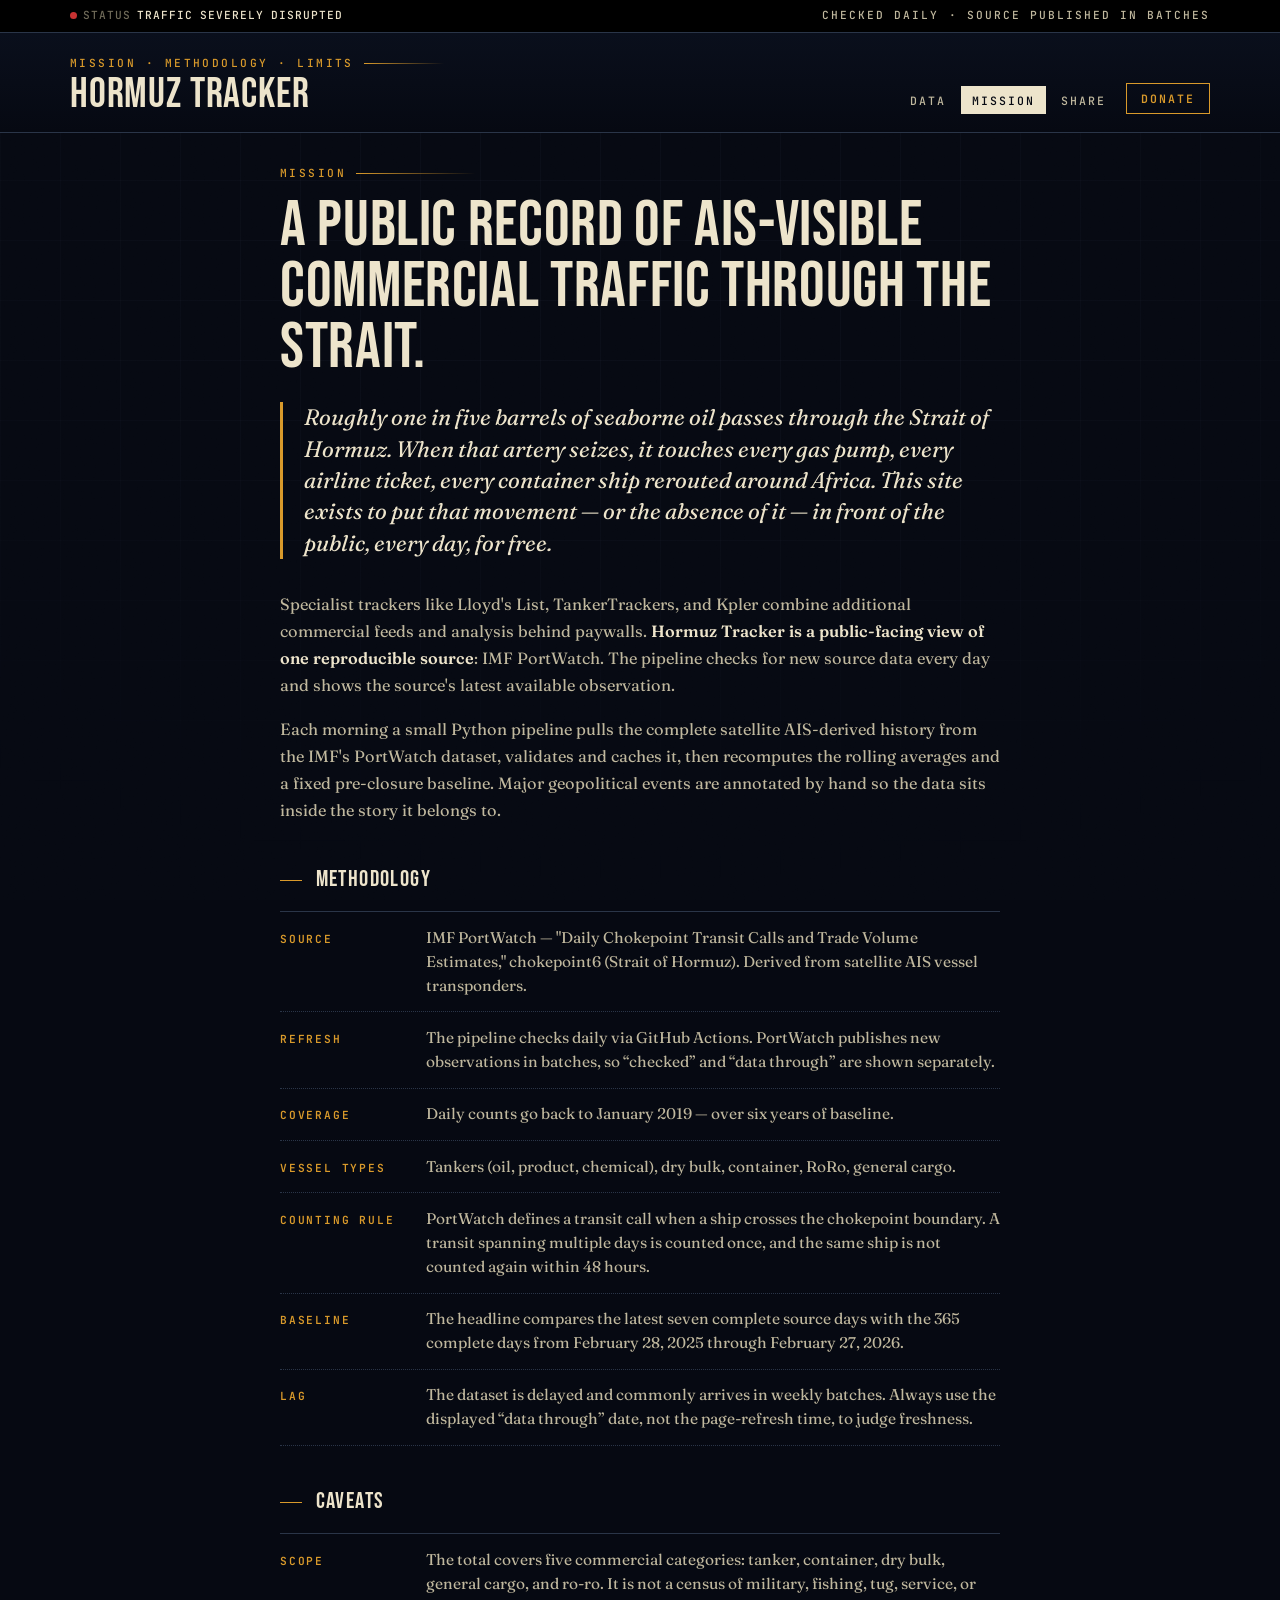
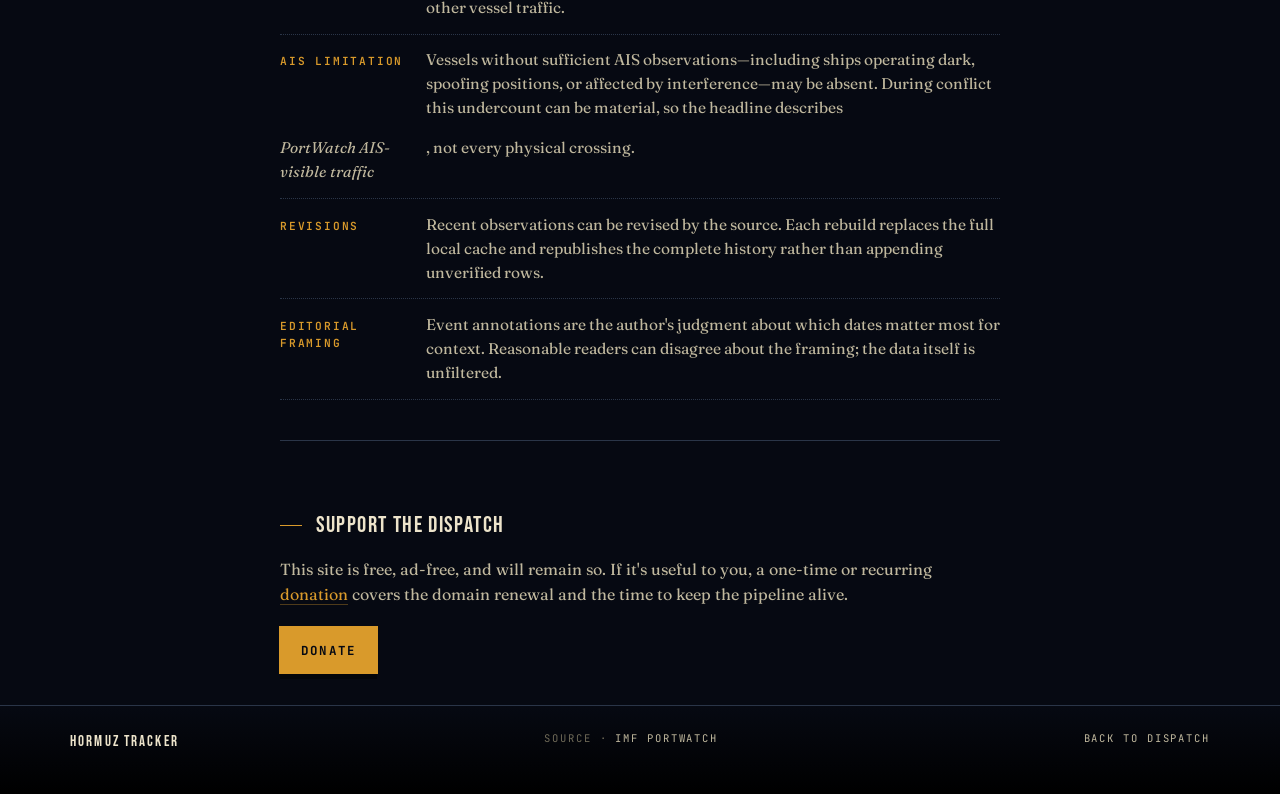
==== commit bf8f8875: "Clarify PortWatch methodology and rebuild transit history" ====
--- a/site/about.html
+++ b/site/about.html
@@ -18,10 +18,10 @@
         <span class="wire-ticker__item">
           <span class="wire-ticker__dot" aria-hidden="true"></span>
           <span class="wire-ticker__label">Status</span>
-          <span class="wire-ticker__value">Strait closed</span>
+          <span class="wire-ticker__value">Traffic severely disrupted</span>
         </span>
       </div>
-      <span class="wire-ticker__brand">Dispatch · 06:00 UTC daily</span>
+      <span class="wire-ticker__brand">Checked daily · source published in batches</span>
     </div>
   </div>
 
@@ -48,7 +48,7 @@
         <span>Mission</span>
         <span class="ruler"></span>
       </div>
-      <h2 class="mission__h1">A daily public count of ships in a closed strait.</h2>
+      <h2 class="mission__h1">A public record of AIS-visible commercial traffic through the strait.</h2>
 
       <p class="mission__lede">
         Roughly one in five barrels of seaborne oil passes through the Strait of Hormuz. When that artery seizes, it touches every gas pump, every airline ticket, every container ship rerouted around Africa. This site exists to put that movement — or the absence of it — in front of the public, every day, for free.
@@ -56,26 +56,29 @@
 
       <div class="mission__body">
         <p>
-          Specialist trackers like Lloyd's List, TankerTrackers, and Kpler do this work behind paywalls for shipping firms and intelligence shops. Most people never see those numbers. <strong>Hormuz Tracker is a public-facing alternative</strong>: simpler, free, refreshed every 24 hours, and built so a journalist, an analyst, or a curious citizen can find the same evidence in 10 seconds.
+          Specialist trackers like Lloyd's List, TankerTrackers, and Kpler combine additional commercial feeds and analysis behind paywalls. <strong>Hormuz Tracker is a public-facing view of one reproducible source</strong>: IMF PortWatch. The pipeline checks for new source data every day and shows the source's latest available observation.
         </p>
         <p>
-          Each morning a small Python pipeline pulls the latest satellite AIS-derived counts from the IMF's PortWatch dataset, recomputes the rolling averages and historical baselines, and republishes the page. Major geopolitical events are annotated by hand so the data sits inside the story it belongs to.
+          Each morning a small Python pipeline pulls the complete satellite AIS-derived history from the IMF's PortWatch dataset, validates and caches it, then recomputes the rolling averages and a fixed pre-closure baseline. Major geopolitical events are annotated by hand so the data sits inside the story it belongs to.
         </p>
       </div>
 
       <h3 class="mission__h2">Methodology</h3>
       <ul class="mission__list">
         <li><strong>Source</strong>IMF PortWatch — "Daily Chokepoint Transit Calls and Trade Volume Estimates," chokepoint6 (Strait of Hormuz). Derived from satellite AIS vessel transponders.</li>
-        <li><strong>Refresh</strong>Pipeline runs daily at 06:00 UTC via GitHub Actions. Output JSON re-deploys to Cloudflare automatically.</li>
+        <li><strong>Refresh</strong>The pipeline checks daily via GitHub Actions. PortWatch publishes new observations in batches, so “checked” and “data through” are shown separately.</li>
         <li><strong>Coverage</strong>Daily counts go back to January 2019 — over six years of baseline.</li>
         <li><strong>Vessel types</strong>Tankers (oil, product, chemical), dry bulk, container, RoRo, general cargo.</li>
-        <li><strong>Lag</strong>PortWatch typically lags real-world events by 2 to 5 days. The closure of the strait can extend that further as ships go AIS-dark.</li>
+        <li><strong>Counting rule</strong>PortWatch defines a transit call when a ship crosses the chokepoint boundary. A transit spanning multiple days is counted once, and the same ship is not counted again within 48 hours.</li>
+        <li><strong>Baseline</strong>The headline compares the latest seven complete source days with the 365 complete days from February 28, 2025 through February 27, 2026.</li>
+        <li><strong>Lag</strong>The dataset is delayed and commonly arrives in weekly batches. Always use the displayed “data through” date, not the page-refresh time, to judge freshness.</li>
       </ul>
 
       <h3 class="mission__h2">Caveats</h3>
       <ul class="mission__list">
-        <li><strong>Definition</strong>PortWatch counts <em>port calls within the chokepoint geofence</em>, not literal transits. Numbers are directionally meaningful, not a pure ship census.</li>
-        <li><strong>AIS dark</strong>Vessels that disable transponders for security reasons do not appear. During an active closure, this undercount is likely material.</li>
+        <li><strong>Scope</strong>The total covers five commercial categories: tanker, container, dry bulk, general cargo, and ro-ro. It is not a census of military, fishing, tug, service, or other vessel traffic.</li>
+        <li><strong>AIS limitation</strong>Vessels without sufficient AIS observations—including ships operating dark, spoofing positions, or affected by interference—may be absent. During conflict this undercount can be material, so the headline describes <em>PortWatch AIS-visible traffic</em>, not every physical crossing.</li>
+        <li><strong>Revisions</strong>Recent observations can be revised by the source. Each rebuild replaces the full local cache and republishes the complete history rather than appending unverified rows.</li>
         <li><strong>Editorial framing</strong>Event annotations are the author's judgment about which dates matter most for context. Reasonable readers can disagree about the framing; the data itself is unfiltered.</li>
       </ul>
 
